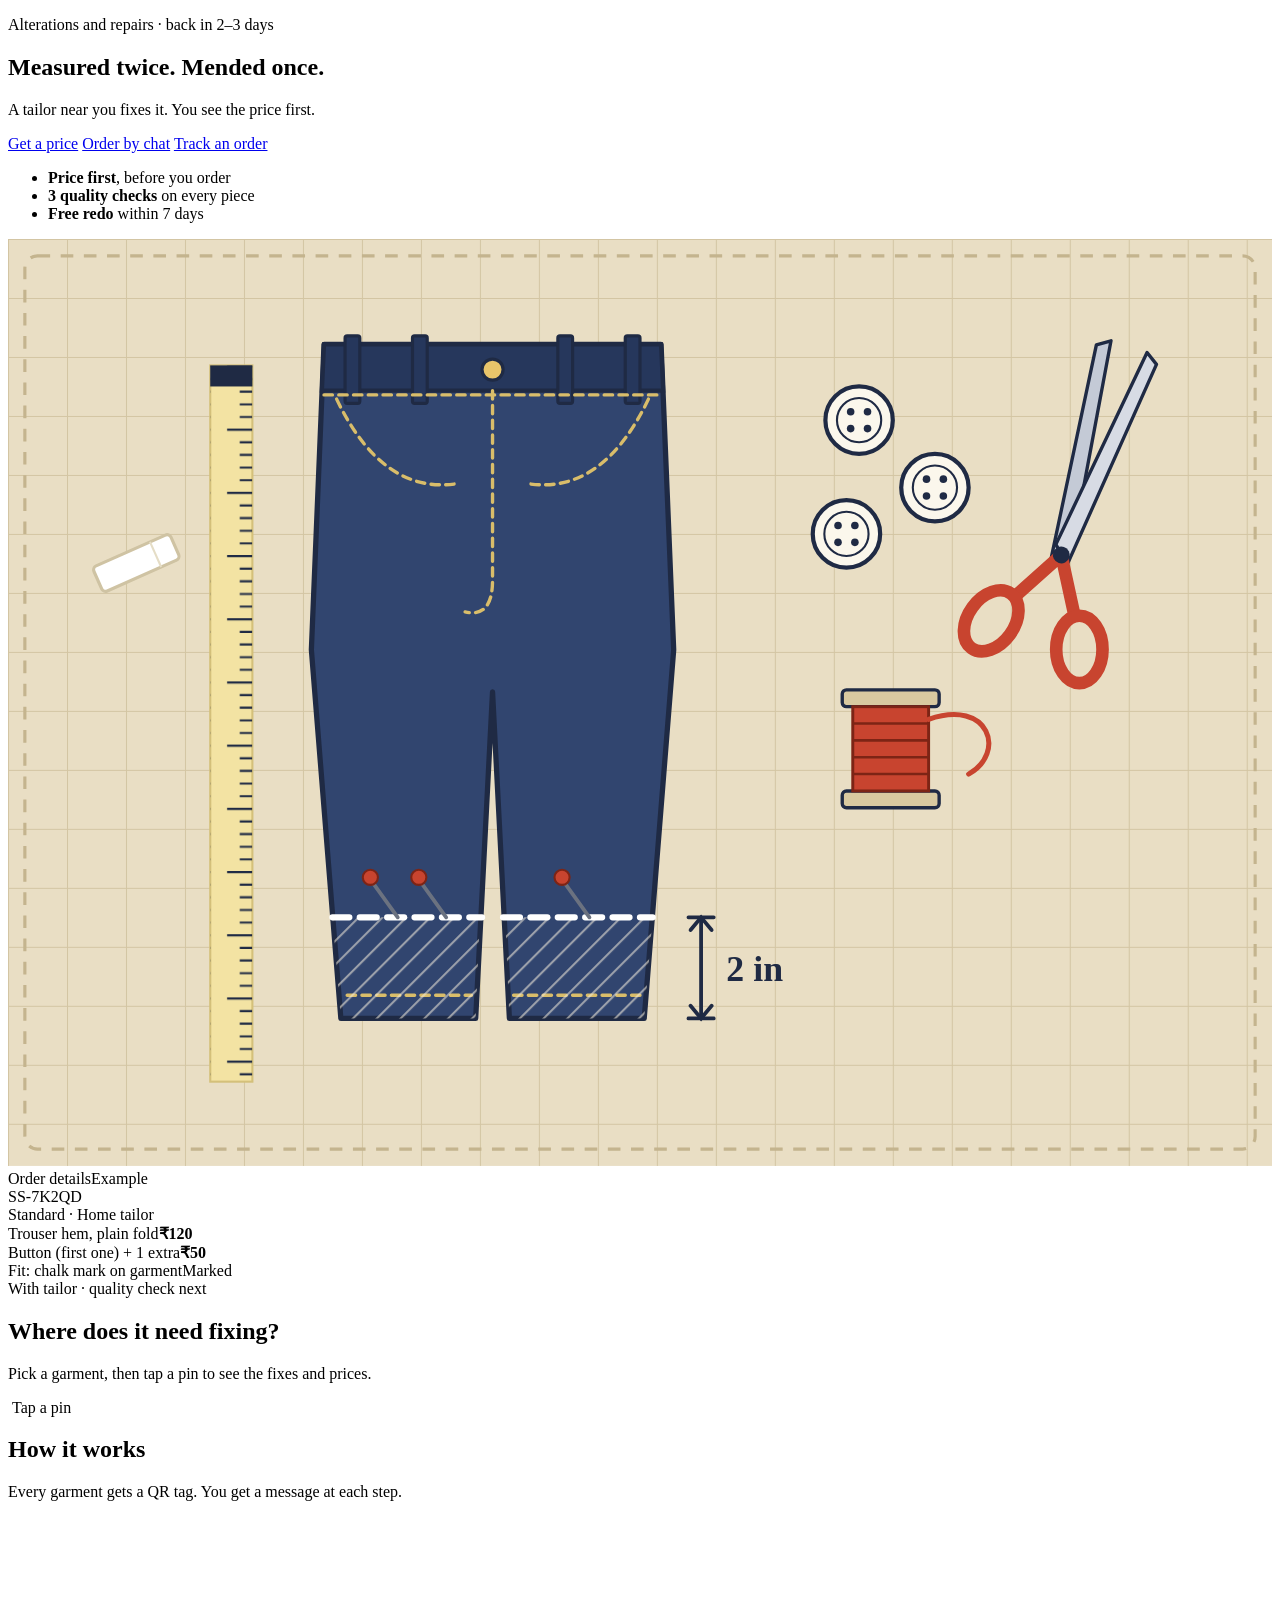
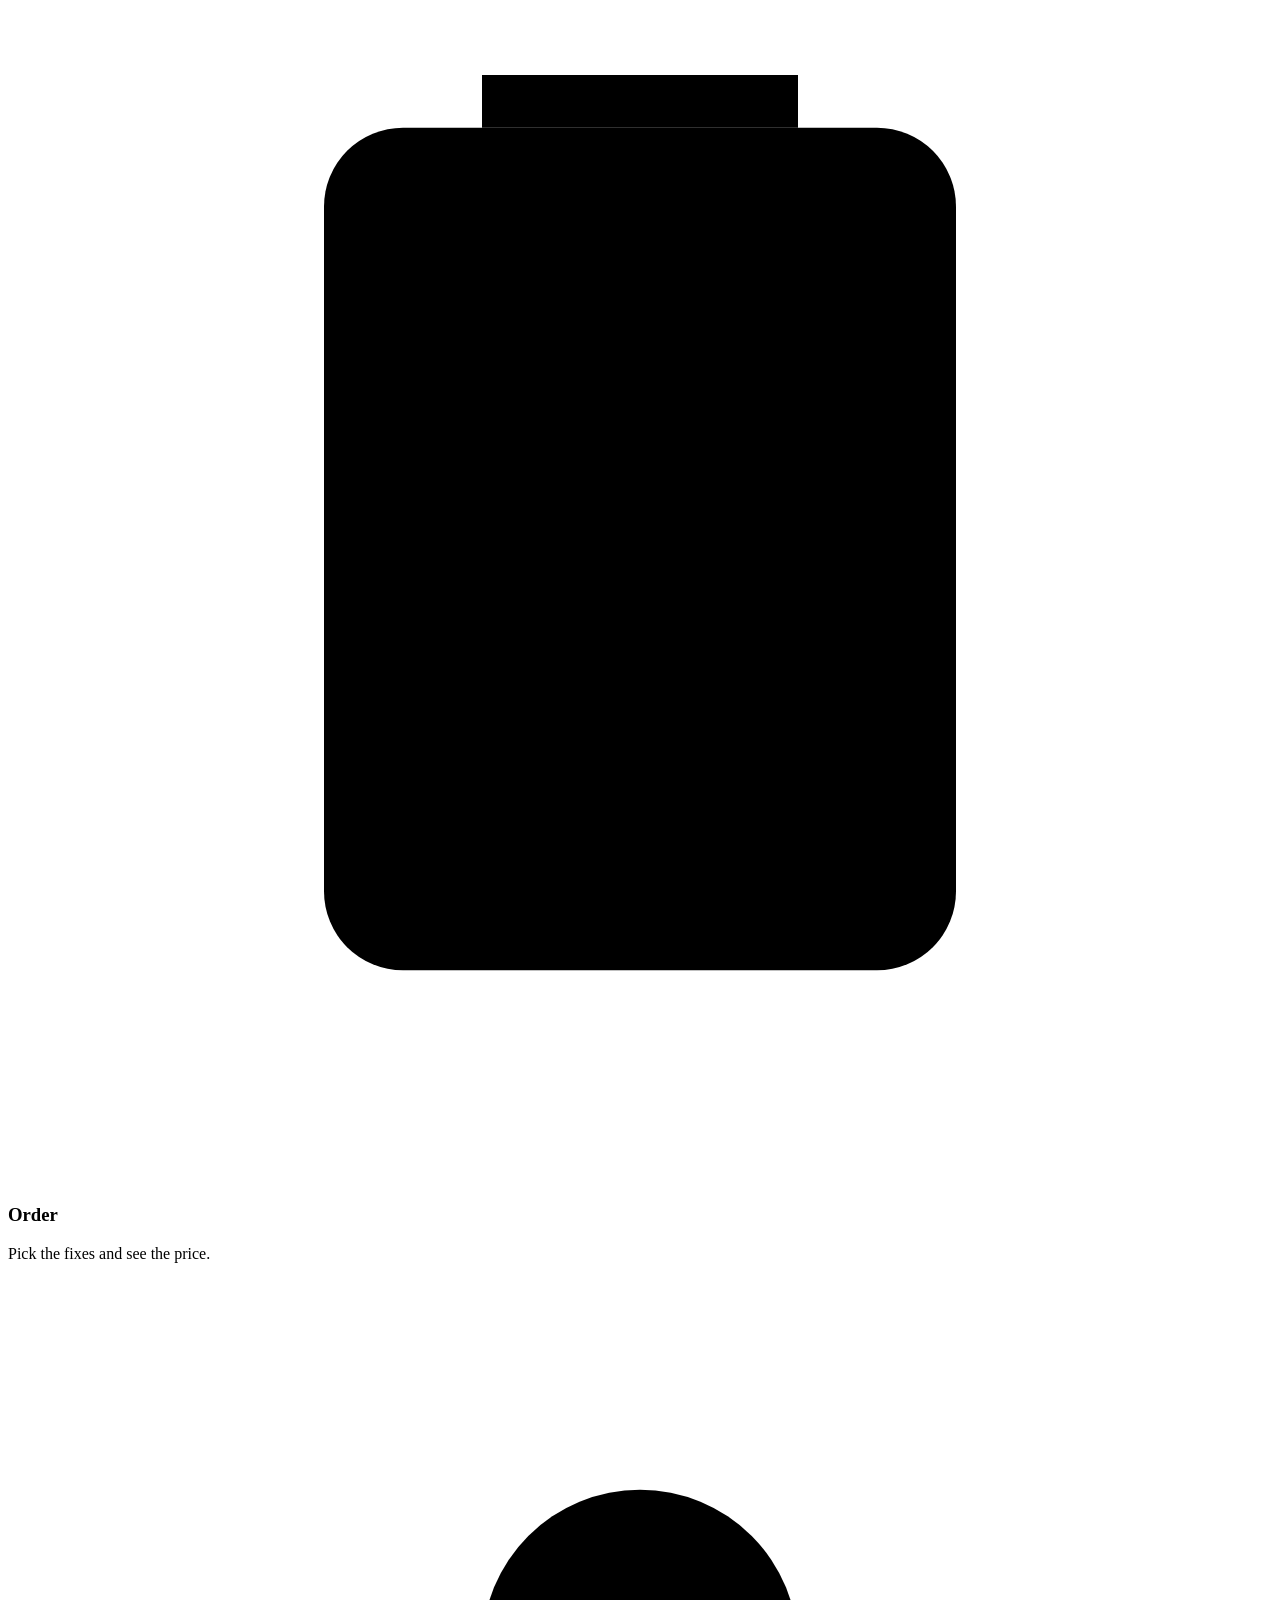
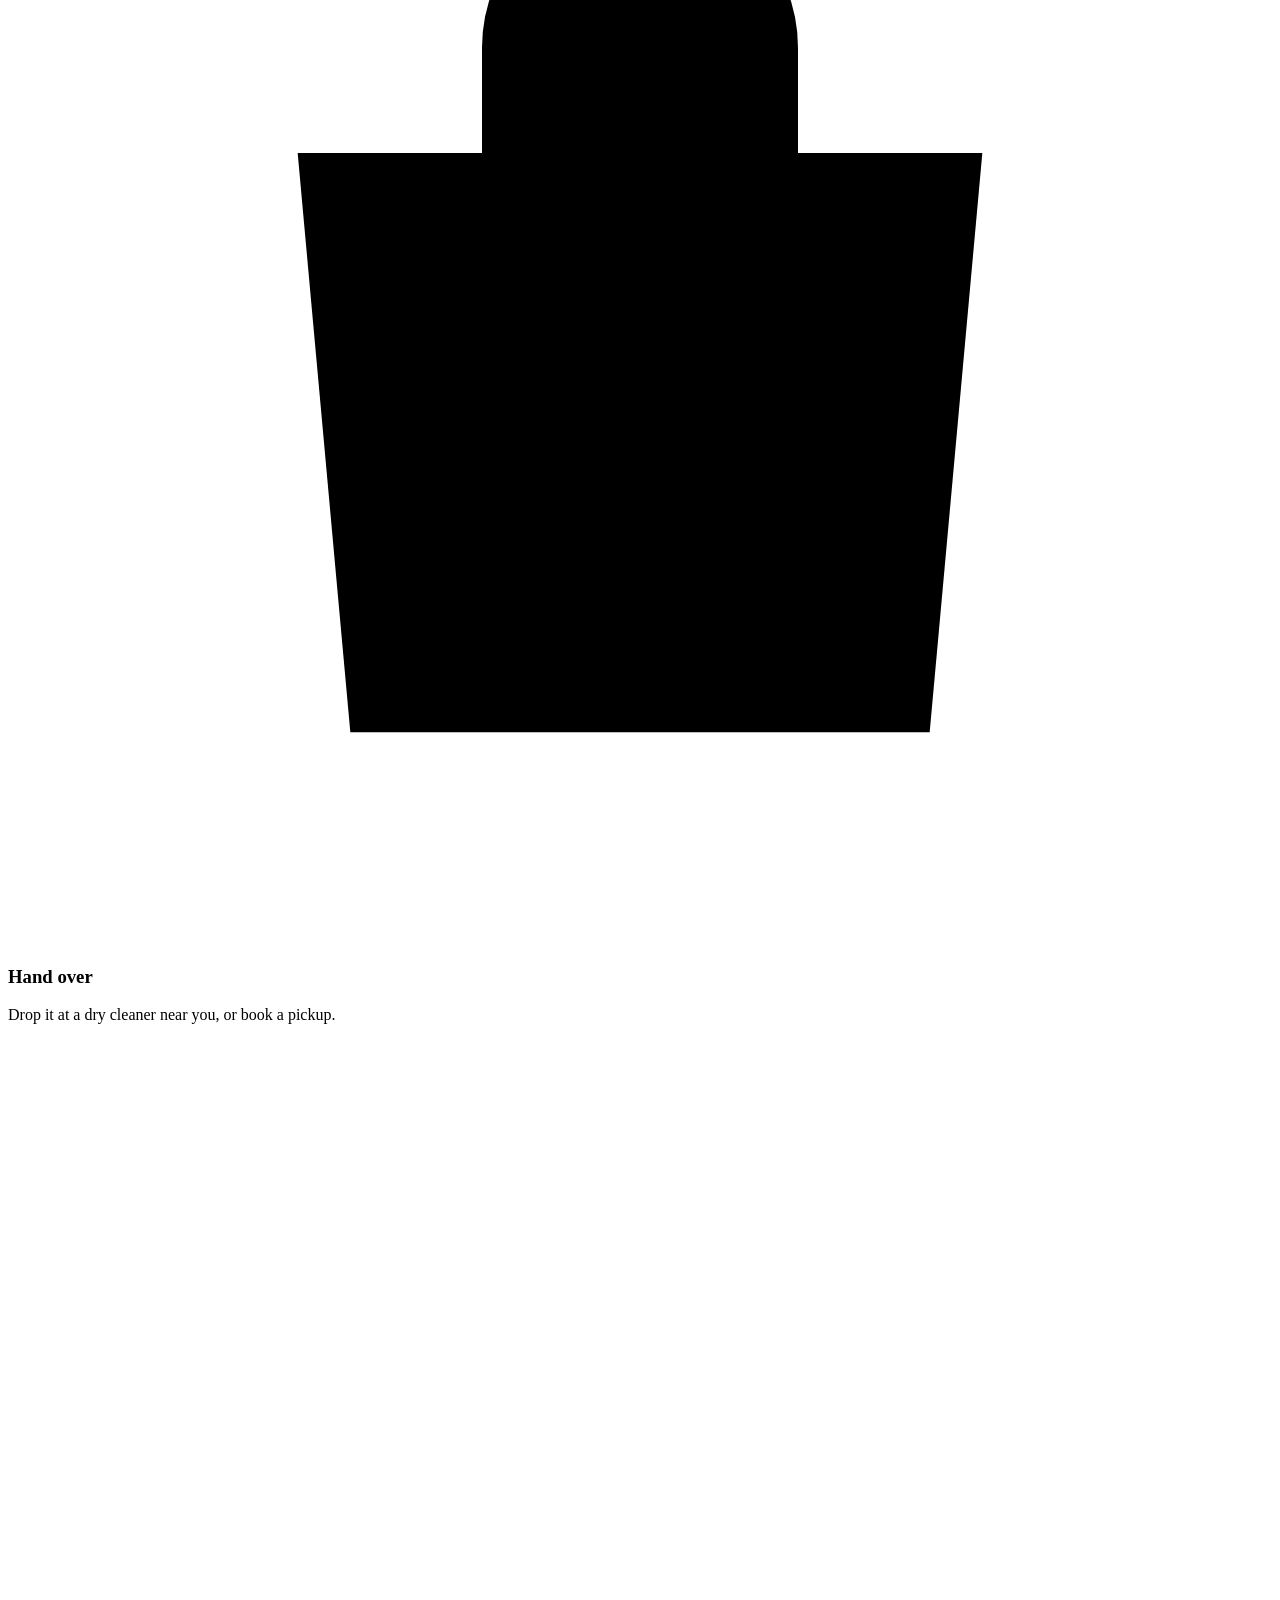
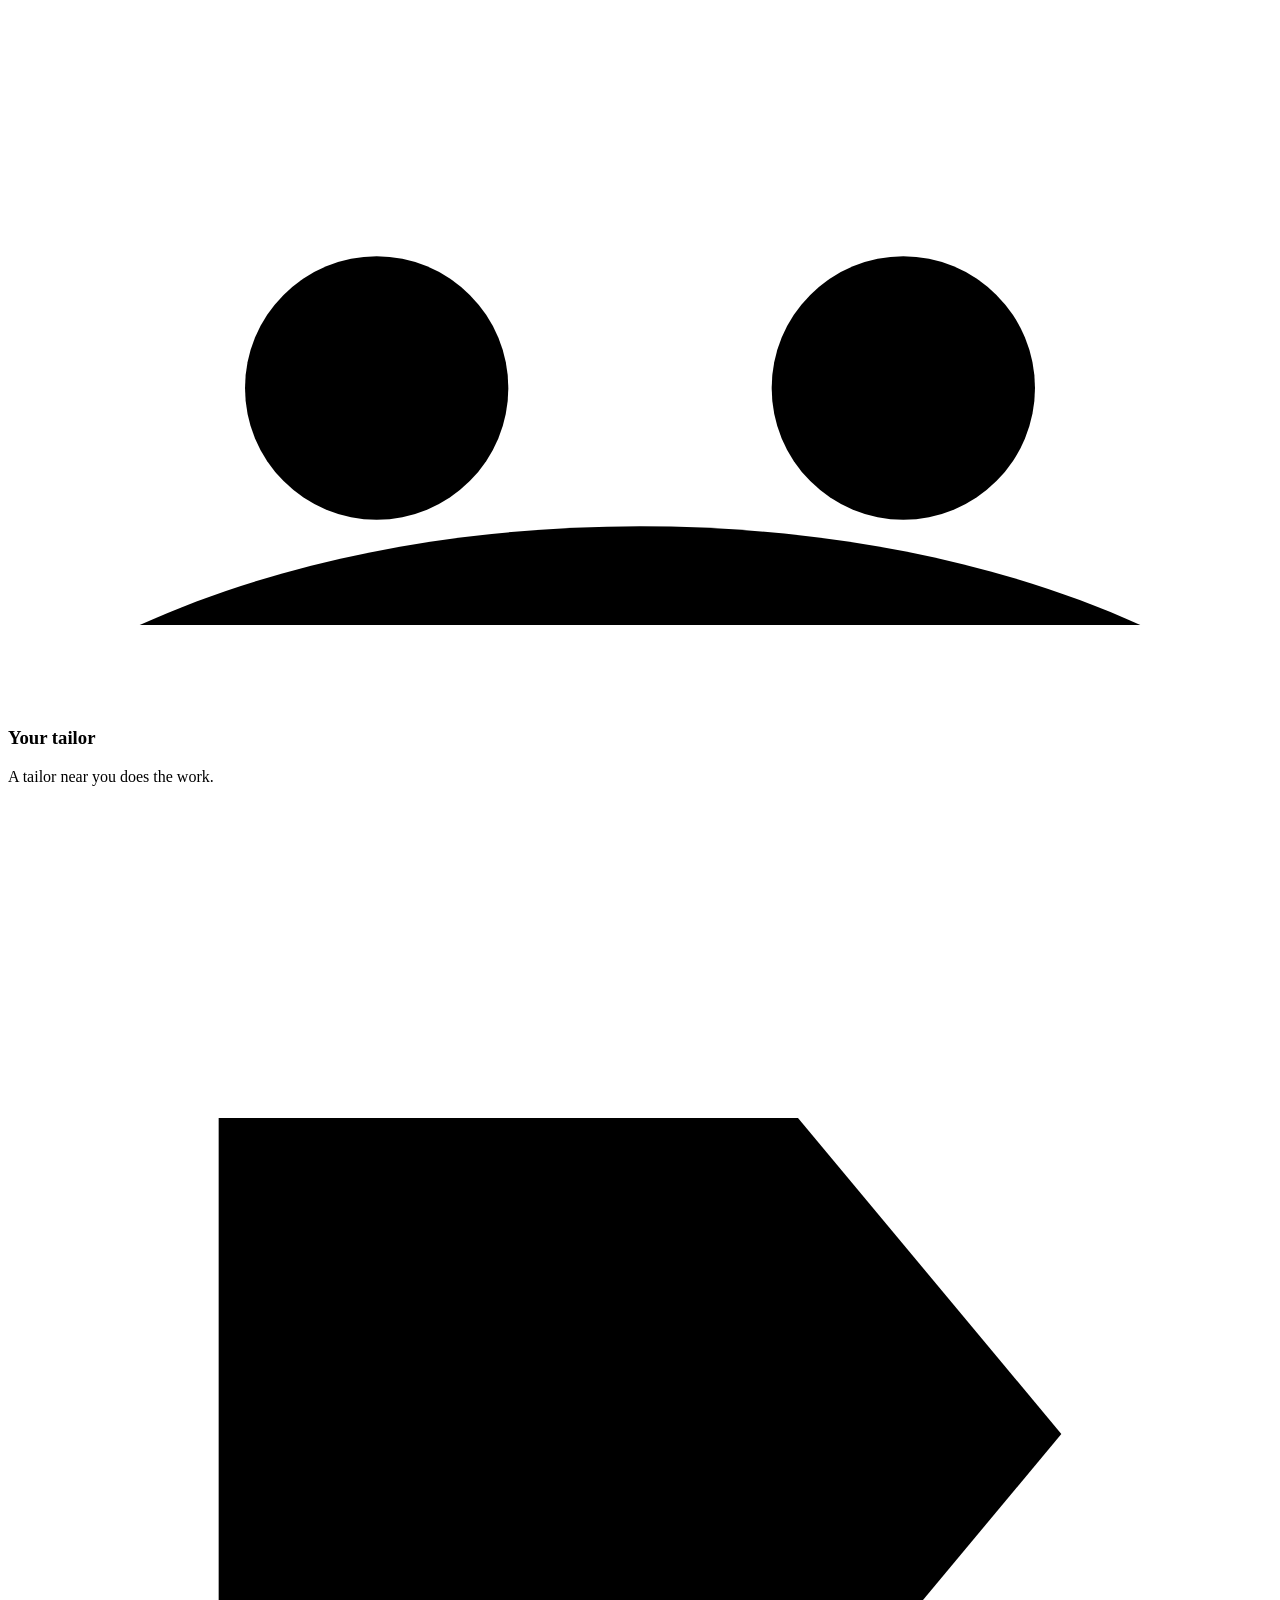
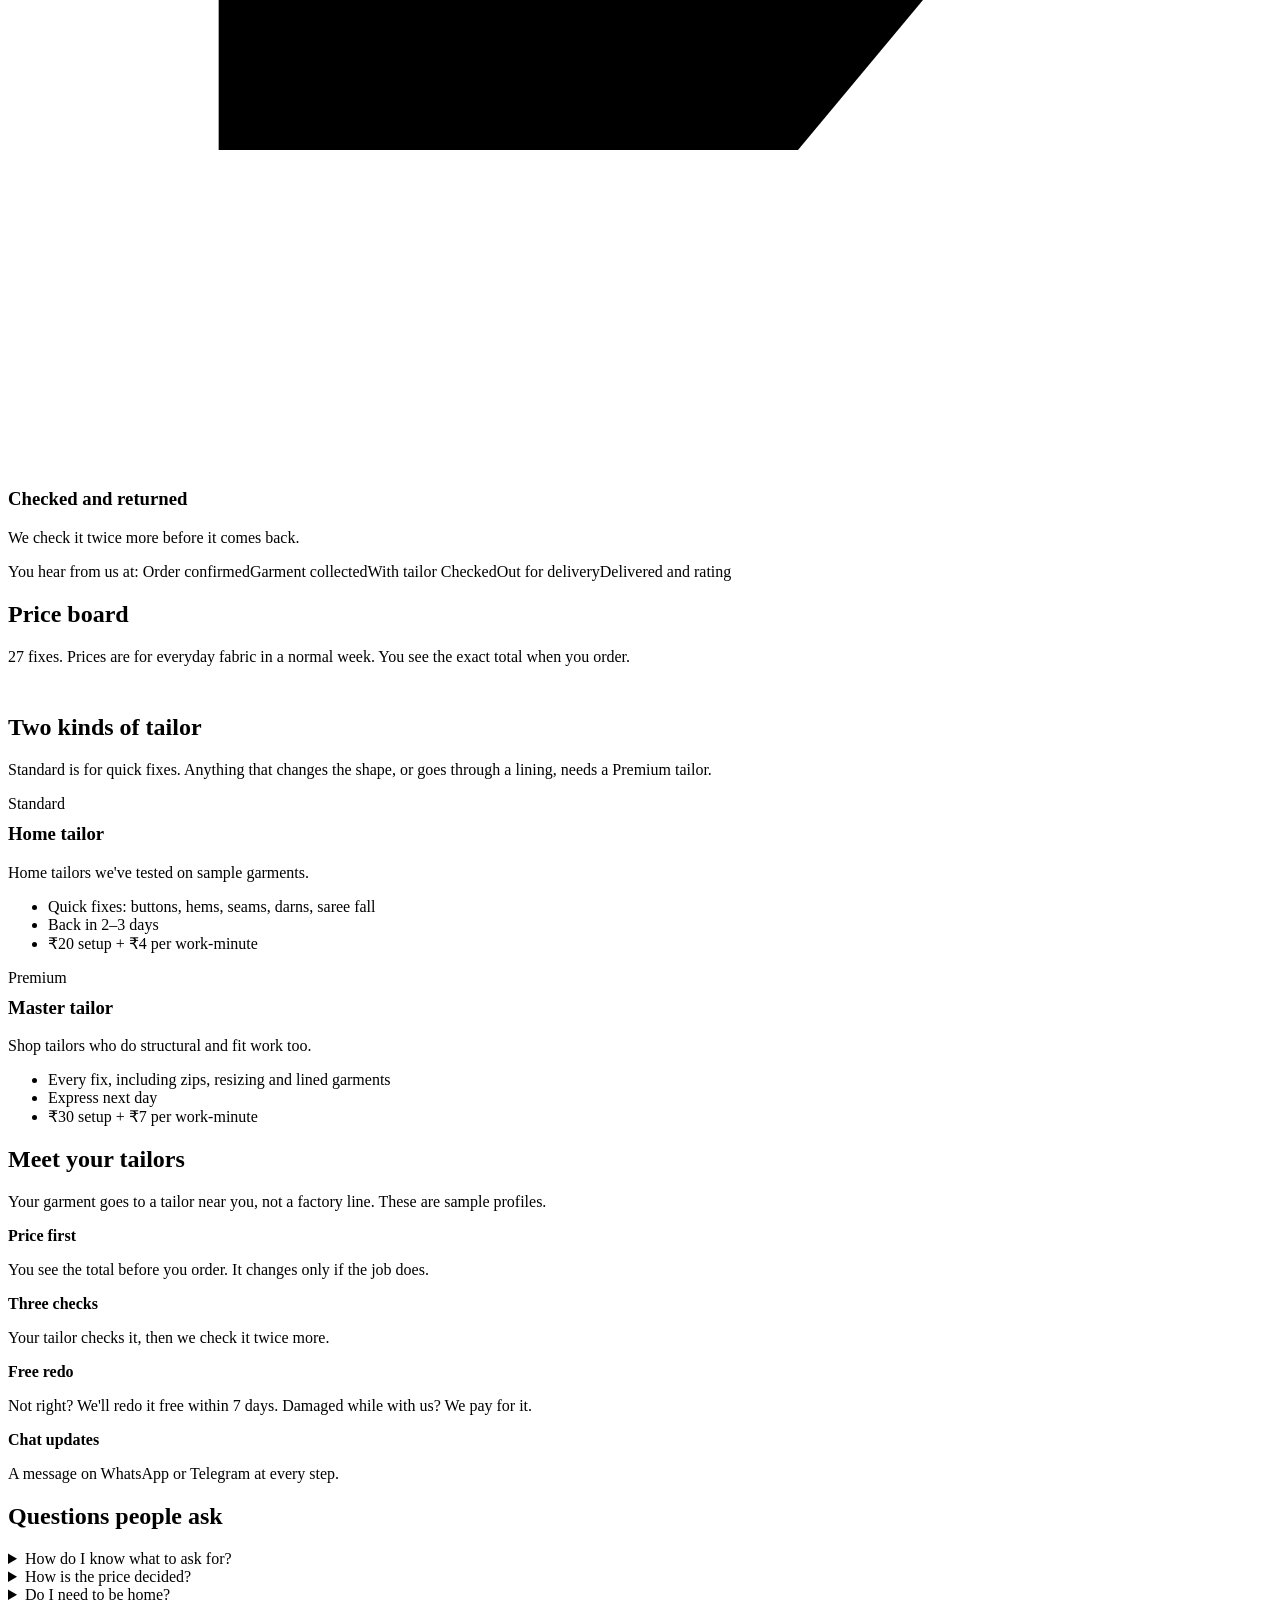
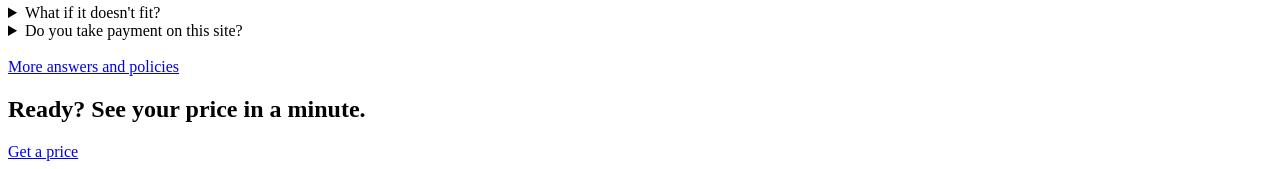
==== public/index.html @ 305eaac2 "SecondStitch: website, chat bot and a GitHub Pages copy that runs in the browser Co-Authored-By: Cla" ====
<!doctype html>
<html lang="en">
<head>
  <meta charset="utf-8">
  <meta name="viewport" content="width=device-width, initial-scale=1">
  <title>SecondStitch — Alterations by a tailor near you</title>
  <meta name="description" content="A tailor near you fixes it. You see the price first, and it is back in 2–3 days.">
  <link rel="icon" href="/favicon.svg">
  <link rel="stylesheet" href="/styles.css">
</head>
<body data-page="home">
<header id="site-header"></header>

<main>
  <section class="hero">
    <div class="wrap hero-grid">
      <div>
        <p class="eyebrow" data-i18n="hero.eyebrow">Alterations and repairs · back in 2–3 days</p>
        <h1 data-i18n="hero.title" data-bi>Measured twice. Mended once.</h1>
        <p class="lead" data-i18n="hero.lead">A tailor near you fixes it. You see the price first.</p>
        <div class="hero-actions">
          <a class="btn" href="/order" data-i18n="hero.cta">Get a price</a>
          <a class="btn btn-ghost" id="chat-cta" href="/bot" data-i18n="hero.chat">Order by chat</a>
          <a class="btn btn-ghost" href="/track" data-i18n="hero.track">Track an order</a>
        </div>
        <ul class="hero-facts">
          <li data-i18n-html="hero.fact1"><strong>Price first</strong>, before you order</li>
          <li data-i18n-html="hero.fact2"><strong>3 quality checks</strong> on every piece</li>
          <li data-i18n-html="hero.fact3"><strong>Free redo</strong> within 7 days</li>
        </ul>
      </div>

      <div class="hero-art">
        <svg viewBox="0 0 600 440" role="img" aria-labelledby="hero-art-t">
          <title id="hero-art-t" data-i18n="hero.art">A pair of trousers laid flat with a chalk line, pins, a tape measure and scissors</title>
          <defs>
            <pattern id="matgrid" width="28" height="28" patternUnits="userSpaceOnUse"><path d="M28 0H0V28" fill="none" stroke="#d3c5a3" stroke-width="1"/></pattern>
            <pattern id="tickv" x="96" y="60" width="20" height="30" patternUnits="userSpaceOnUse"><path d="M20 .5H8M20 6.5H14M20 12.5H14M20 18.5H14M20 24.5H14" stroke="#1f2a44" stroke-width="1" fill="none"/></pattern>
            <pattern id="cut" width="8" height="8" patternUnits="userSpaceOnUse" patternTransform="rotate(45)"><path d="M0 0V8" stroke="#f3ebda" stroke-width="2" opacity=".55"/></pattern>
          </defs>
          <rect width="600" height="440" fill="#e9dec4"/>
          <rect width="600" height="440" fill="url(#matgrid)"/>
          <rect x="8" y="8" width="584" height="424" rx="6" fill="none" stroke="#c4b48e" stroke-width="1.5" stroke-dasharray="6 5"/>

          <rect x="96" y="60" width="20" height="340" fill="#f3e3a3" stroke="#d4c07a"/>
          <rect x="96" y="60" width="20" height="340" fill="url(#tickv)"/>
          <rect x="96" y="60" width="20" height="10" fill="#1f2a44"/>

          <g transform="translate(-20 10)">
            <path d="M170 40 L330 40 L336 185 L322 360 L258 360 L250 205 L242 360 L178 360 L164 185 Z" fill="#31456f" stroke="#1f2a44" stroke-width="2.5" stroke-linejoin="round"/>
            <path d="M170 40 L330 40 L331 62 L169 62 Z" fill="#26375c" stroke="#1f2a44" stroke-width="2"/>
            <g fill="#26375c" stroke="#1f2a44" stroke-width="1.5"><rect x="180" y="36" width="7" height="32" rx="1"/><rect x="212" y="36" width="7" height="32" rx="1"/><rect x="281" y="36" width="7" height="32" rx="1"/><rect x="313" y="36" width="7" height="32" rx="1"/></g>
            <g fill="none" stroke="#d9bd6a" stroke-width="1.6" stroke-dasharray="4 3" stroke-linecap="round">
              <path d="M250 62 V152 Q250 170 237 167"/>
              <path d="M176 66 Q198 112 234 106"/><path d="M324 66 Q302 112 266 106"/>
              <path d="M181 349 H240"/><path d="M260 349 H320"/>
              <path d="M170 64 H330"/>
            </g>
            <circle cx="250" cy="52" r="5" fill="#e8c46a" stroke="#1f2a44" stroke-width="1.5"/>

            <path d="M174 312 L244 312 L242 360 L178 360 Z M256 312 L326 312 L322 360 L258 360 Z" fill="url(#cut)"/>
            <path d="M174 312 H245 M255 312 H326" stroke="#ffffff" stroke-width="3" stroke-dasharray="8 5" stroke-linecap="round"/>
            <g stroke="#6b7280" stroke-width="1.8" stroke-linecap="round">
              <path d="M205 312 L192 294"/><path d="M228 312 L215 294"/><path d="M296 312 L283 294"/>
            </g>
            <g fill="#c8442f" stroke="#7d2415" stroke-width="1"><circle cx="192" cy="293" r="3.6"/><circle cx="215" cy="293" r="3.6"/><circle cx="283" cy="293" r="3.6"/></g>
            <g stroke="#1f2a44" stroke-width="1.8" fill="none" stroke-linecap="round"><path d="M349 312 V360"/><path d="M344 318 L349 312 L354 318"/><path d="M344 354 L349 360 L354 354"/><path d="M343 312 H355 M343 360 H355"/></g>
            <text x="361" y="342" font-family="Georgia, serif" font-size="17" font-weight="700" fill="#1f2a44">2 in</text>
          </g>

          <g transform="translate(500 150) rotate(18)">
            <path d="M-4 4 L4 -4 L-9 -104 L-15 -100 Z" fill="#c4cad6" stroke="#1f2a44" stroke-width="1.6" stroke-linejoin="round"/>
            <path d="M4 4 L-4 -4 L9 -104 L15 -100 Z" fill="#d7dbe4" stroke="#1f2a44" stroke-width="1.6" stroke-linejoin="round"/>
            <path d="M0 0 L14 24 M0 0 L-14 24" stroke="#c8442f" stroke-width="6" stroke-linecap="round"/>
            <ellipse cx="22" cy="40" rx="11" ry="16" transform="rotate(-18 22 40)" fill="none" stroke="#c8442f" stroke-width="6"/>
            <ellipse cx="-22" cy="40" rx="11" ry="16" transform="rotate(18 -22 40)" fill="none" stroke="#c8442f" stroke-width="6"/>
            <circle r="4" fill="#1f2a44"/>
          </g>

          <g stroke="#1f2a44" stroke-width="2" fill="#fbf7ec">
            <circle cx="404" cy="86" r="16"/><circle cx="440" cy="118" r="16"/><circle cx="398" cy="140" r="16"/>
          </g>
          <g fill="none" stroke="#1f2a44" stroke-width="1"><circle cx="404" cy="86" r="10.5"/><circle cx="440" cy="118" r="10.5"/><circle cx="398" cy="140" r="10.5"/></g>
          <g fill="#1f2a44"><circle cx="400" cy="82" r="1.8"/><circle cx="408" cy="82" r="1.8"/><circle cx="400" cy="90" r="1.8"/><circle cx="408" cy="90" r="1.8"/>
            <circle cx="436" cy="114" r="1.8"/><circle cx="444" cy="114" r="1.8"/><circle cx="436" cy="122" r="1.8"/><circle cx="444" cy="122" r="1.8"/>
            <circle cx="394" cy="136" r="1.8"/><circle cx="402" cy="136" r="1.8"/><circle cx="394" cy="144" r="1.8"/><circle cx="402" cy="144" r="1.8"/></g>

          <g transform="translate(396 214)">
            <rect x="0" y="0" width="46" height="8" rx="2" fill="#d9c9a0" stroke="#1f2a44" stroke-width="1.6"/>
            <rect x="0" y="48" width="46" height="8" rx="2" fill="#d9c9a0" stroke="#1f2a44" stroke-width="1.6"/>
            <rect x="5" y="8" width="36" height="40" fill="#c8442f" stroke="#7d2415" stroke-width="1.4"/>
            <path d="M5 16H41M5 24H41M5 32H41M5 40H41" stroke="#7d2415" stroke-width="1.2"/>
            <path d="M41 14 C70 4 78 30 60 40" fill="none" stroke="#c8442f" stroke-width="2.4" stroke-linecap="round"/>
          </g>
          <g transform="translate(40 156) rotate(-24)"><rect width="40" height="13" rx="2" fill="#ffffff" stroke="#cfc3a3" stroke-width="1.5"/><path d="M30 0V13" stroke="#e5ddc6"/></g>
        </svg>
        <div class="ticket" aria-hidden="true">
          <div class="ticket-top">
            <div class="label"><span data-i18n="ticket.label">Order details</span><span class="example" data-i18n="ticket.example">Example</span></div>
            <div class="id">SS-7K2QD</div>
            <span class="pill" data-i18n="ticket.tier">Standard · Home tailor</span>
            <div class="line"><span data-i18n="ticket.l1">Trouser hem, plain fold</span><strong>₹120</strong></div>
            <div class="line"><span data-i18n="ticket.l2">Button (first one) + 1 extra</span><strong>₹50</strong></div>
            <div class="line"><span data-i18n="ticket.l3">Fit: chalk mark on garment</span><span class="pill ok" data-i18n="ticket.marked">Marked</span></div>
          </div>
          <div class="ticket-stub">
            <div>
              <div class="mini-track"><i class="done"></i><i class="done"></i><i class="done"></i><i></i><i></i><i></i></div>
              <div class="fine" data-i18n="ticket.status">With tailor · quality check next</div>
            </div>
            <div class="qr" id="hero-qr"></div>
          </div>
        </div>
      </div>
    </div>
  </section>
  <div class="ruler"></div>

  <section class="section" id="picker">
    <div class="wrap">
      <div class="section-head">
        <h2 id="picker-title" data-i18n="picker.title" data-bi>Where does it need fixing?</h2>
        <p class="section-lead" data-i18n="picker.lead">Pick a garment, then tap a pin to see the fixes and prices.</p>
      </div>
      <div class="picker">
        <div>
          <div class="tabs" role="group" aria-labelledby="picker-title" id="g-tabs"></div>
          <div class="garment-stage" id="g-stage"></div>
          <p class="fine" style="margin:8px 4px 0" data-i18n="picker.hint">Tap a pin</p>
        </div>
        <div class="spot-panel" id="spot-panel" aria-live="polite"></div>
      </div>
    </div>
  </section>

  <section class="section alt" id="how">
    <div class="wrap">
      <div class="section-head">
        <h2 data-i18n="how.title" data-bi>How it works</h2>
        <p class="section-lead" data-i18n="how.lead">Every garment gets a QR tag. You get a message at each step.</p>
      </div>
      <div class="steps">
        <div class="step-card">
          <svg viewBox="0 0 48 48" aria-hidden="true"><rect x="12" y="8" width="24" height="32" rx="3"/><path d="M18 8V6h12v2M18 20h12M18 26h12M18 32h7"/><path class="red" d="M18 14h5"/></svg>
          <h3 data-i18n="how.s1.t" data-bi>Order</h3><p data-i18n="how.s1.p">Pick the fixes and see the price.</p>
        </div>
        <div class="step-card">
          <svg viewBox="0 0 48 48" aria-hidden="true"><path d="M11 18h26l-2 22H13z"/><path d="M18 18v-4a6 6 0 0 1 12 0v4"/><path class="red" d="M19 29l4 4 7-8"/></svg>
          <h3 data-i18n="how.s2.t" data-bi>Hand over</h3><p data-i18n="how.s2.p">Drop it at a dry cleaner near you, or book a pickup.</p>
        </div>
        <div class="step-card">
          <svg viewBox="0 0 48 48" aria-hidden="true"><circle cx="14" cy="36" r="5"/><circle cx="34" cy="36" r="5"/><path d="M17 32L34 8M31 32L14 8"/><path class="red" d="M5 45c11-5 27-5 38 0"/></svg>
          <h3 data-i18n="how.s3.t" data-bi>Your tailor</h3><p data-i18n="how.s3.p">A tailor near you does the work.</p>
        </div>
        <div class="step-card">
          <svg viewBox="0 0 48 48" aria-hidden="true"><path d="M8 12h22l10 12-10 12H8z"/><circle cx="14" cy="24" r="2"/><path class="red" d="M22 24l4 4 7-8"/></svg>
          <h3 data-i18n="how.s4.t" data-bi>Checked and returned</h3><p data-i18n="how.s4.p">We check it twice more before it comes back.</p>
        </div>
      </div>
      <div class="updates">
        <span class="muted" data-i18n="how.hear">You hear from us at:</span>
        <span class="pill grey" data-i18n="st.confirmed">Order confirmed</span><span class="pill grey" data-i18n="st.collected">Garment collected</span><span class="pill grey" data-i18n="st.with_tailor">With tailor</span>
        <span class="pill grey" data-i18n="st.qc_passed">Checked</span><span class="pill grey" data-i18n="st.out_for_delivery">Out for delivery</span><span class="pill grey" data-i18n="how.rating">Delivered and rating</span>
      </div>
    </div>
  </section>

  <section class="section" id="prices">
    <div class="wrap">
      <div class="section-head">
        <h2 data-i18n="board.title" data-bi>Price board</h2>
        <p class="section-lead" data-i18n="board.lead">27 fixes. Prices are for everyday fabric in a normal week. You see the exact total when you order.</p>
      </div>
      <div class="board-cols">
        <div class="board" id="board-quick"></div>
        <div class="board" id="board-prem"></div>
      </div>
      <div class="note-box" data-i18n-html="board.note"></div>

      <div class="section-head" style="margin-top:48px">
        <h2 data-i18n="tier.title" data-bi>Two kinds of tailor</h2>
        <p class="section-lead" data-i18n="tier.lead">Standard is for quick fixes. Anything that changes the shape, or goes through a lining, needs a Premium tailor.</p>
      </div>
      <div class="tier-grid">
        <div class="tier-card">
          <span class="pill" data-i18n="board.standard">Standard</span>
          <h3 style="margin-top:10px" data-i18n="tier.std.name">Home tailor</h3>
          <p class="muted" data-i18n="tier.std.p">Home tailors we've tested on sample garments.</p>
          <ul><li data-i18n="tier.std.l1">Quick fixes: buttons, hems, seams, darns, saree fall</li><li data-i18n="tier.std.l2">Back in 2–3 days</li><li data-i18n="tier.std.l3">₹20 setup + ₹4 per work-minute</li></ul>
        </div>
        <div class="tier-card premium">
          <span class="pill" style="background:var(--tape);color:var(--ink)" data-i18n="board.premium">Premium</span>
          <h3 style="margin-top:10px" data-i18n="tier.prem.name">Master tailor</h3>
          <p class="muted" data-i18n="tier.prem.p">Shop tailors who do structural and fit work too.</p>
          <ul><li data-i18n="tier.prem.l1">Every fix, including zips, resizing and lined garments</li><li data-i18n="tier.prem.l2">Express next day</li><li data-i18n="tier.prem.l3">₹30 setup + ₹7 per work-minute</li></ul>
        </div>
      </div>
    </div>
  </section>

  <section class="section alt" id="tailors">
    <div class="wrap">
      <div class="section-head">
        <h2 data-i18n="tailors.title" data-bi>Meet your tailors</h2>
        <p class="section-lead" data-i18n="tailors.lead">Your garment goes to a tailor near you, not a factory line. These are sample profiles.</p>
      </div>
      <div class="tailors" id="tailors-grid"></div>
    </div>
  </section>

  <section class="section">
    <div class="wrap promises">
      <div class="promise"><strong data-i18n="promise.price.t" data-bi>Price first</strong><p data-i18n="promise.price.p">You see the total before you order. It changes only if the job does.</p></div>
      <div class="promise"><strong data-i18n="promise.checks.t" data-bi>Three checks</strong><p data-i18n="promise.checks.p">Your tailor checks it, then we check it twice more.</p></div>
      <div class="promise"><strong data-i18n="promise.redo.t" data-bi>Free redo</strong><p data-i18n="promise.redo.p">Not right? We'll redo it free within 7 days. Damaged while with us? We pay for it.</p></div>
      <div class="promise"><strong data-i18n="promise.updates.t" data-bi>Chat updates</strong><p data-i18n="promise.updates.p">A message on WhatsApp or Telegram at every step.</p></div>
    </div>
  </section>

  <section class="section alt">
    <div class="wrap faq">
      <div class="section-head"><h2 data-i18n="faq.title" data-bi>Questions people ask</h2></div>
      <details><summary><span data-i18n="faq.q1">How do I know what to ask for?</span></summary><p data-i18n="faq.a1"></p></details>
      <details><summary><span data-i18n="faq.q2">How is the price decided?</span></summary><p data-i18n="faq.a2"></p></details>
      <details><summary><span data-i18n="faq.q3">Do I need to be home?</span></summary><p data-i18n="faq.a3"></p></details>
      <details><summary><span data-i18n="faq.q4">What if it doesn't fit?</span></summary><p data-i18n="faq.a4"></p></details>
      <details><summary><span data-i18n="faq.q5">Do you take payment on this site?</span></summary><p data-i18n="faq.a5"></p></details>
      <p style="margin-top:18px"><a href="/help" data-i18n="faq.more">More answers and policies</a></p>
    </div>
  </section>

  <section class="section cta-band">
    <div class="wrap">
      <h2 data-i18n="cta.title" data-bi>Ready? See your price in a minute.</h2>
      <a class="btn" href="/order" data-i18n="hero.cta">Get a price</a>
    </div>
  </section>
</main>

<footer id="site-footer"></footer>

<script src="/i18n.js"></script>
<script src="/common.js"></script>
<script src="/layout.js"></script>
<script src="/garments.js"></script>
<script src="/home.js"></script>
</body>
</html>
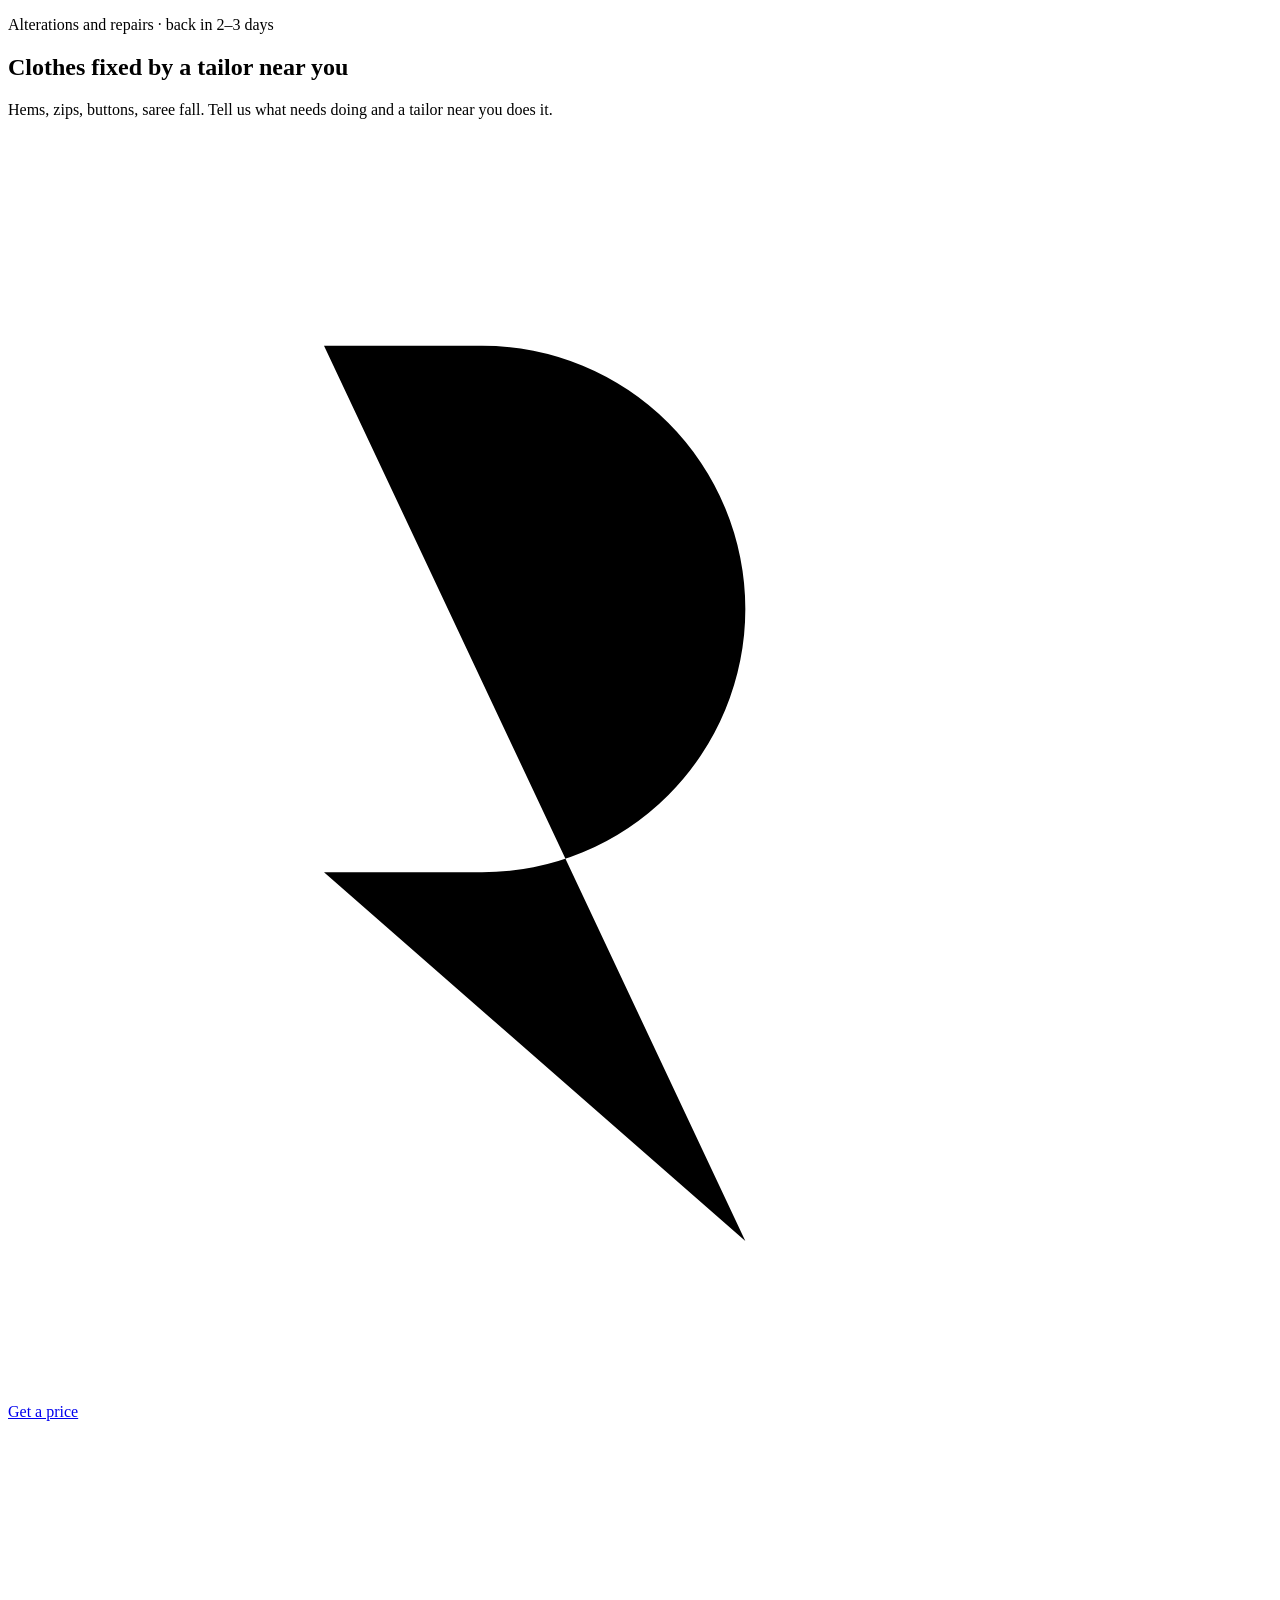
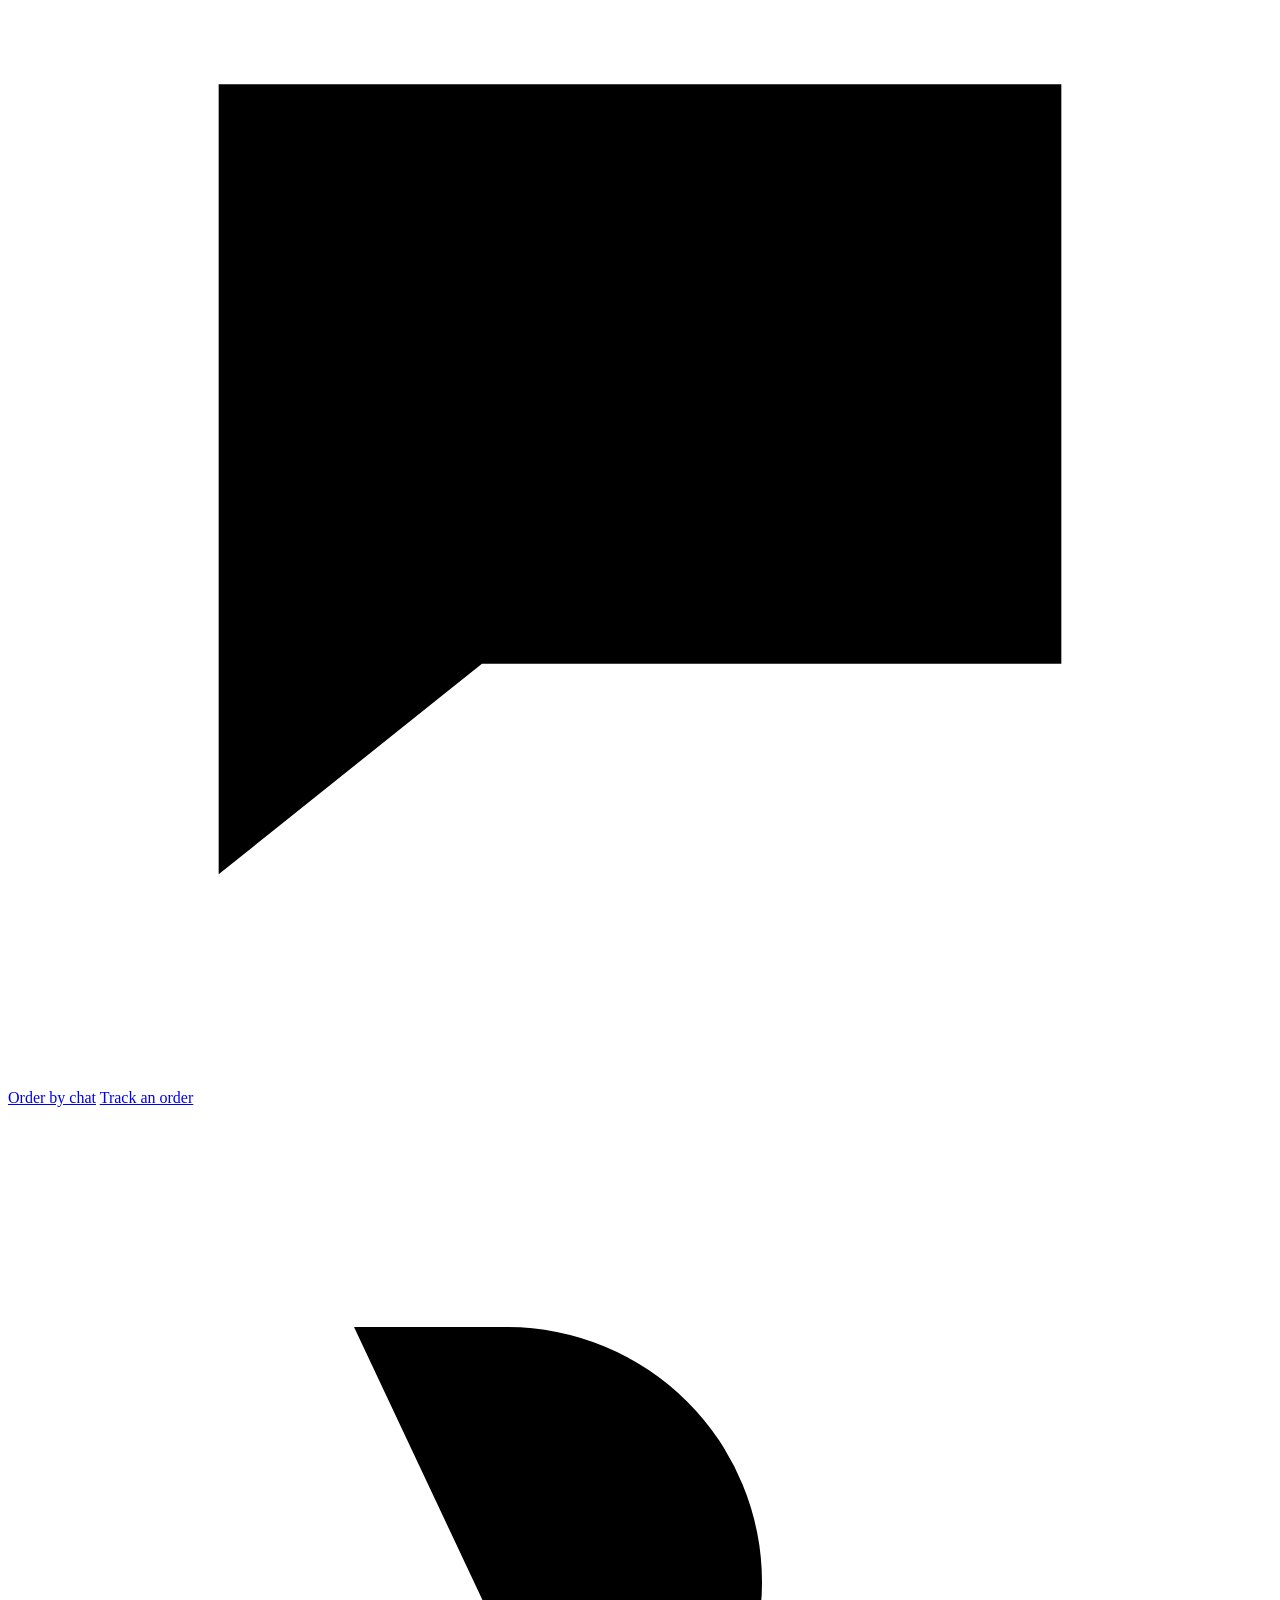
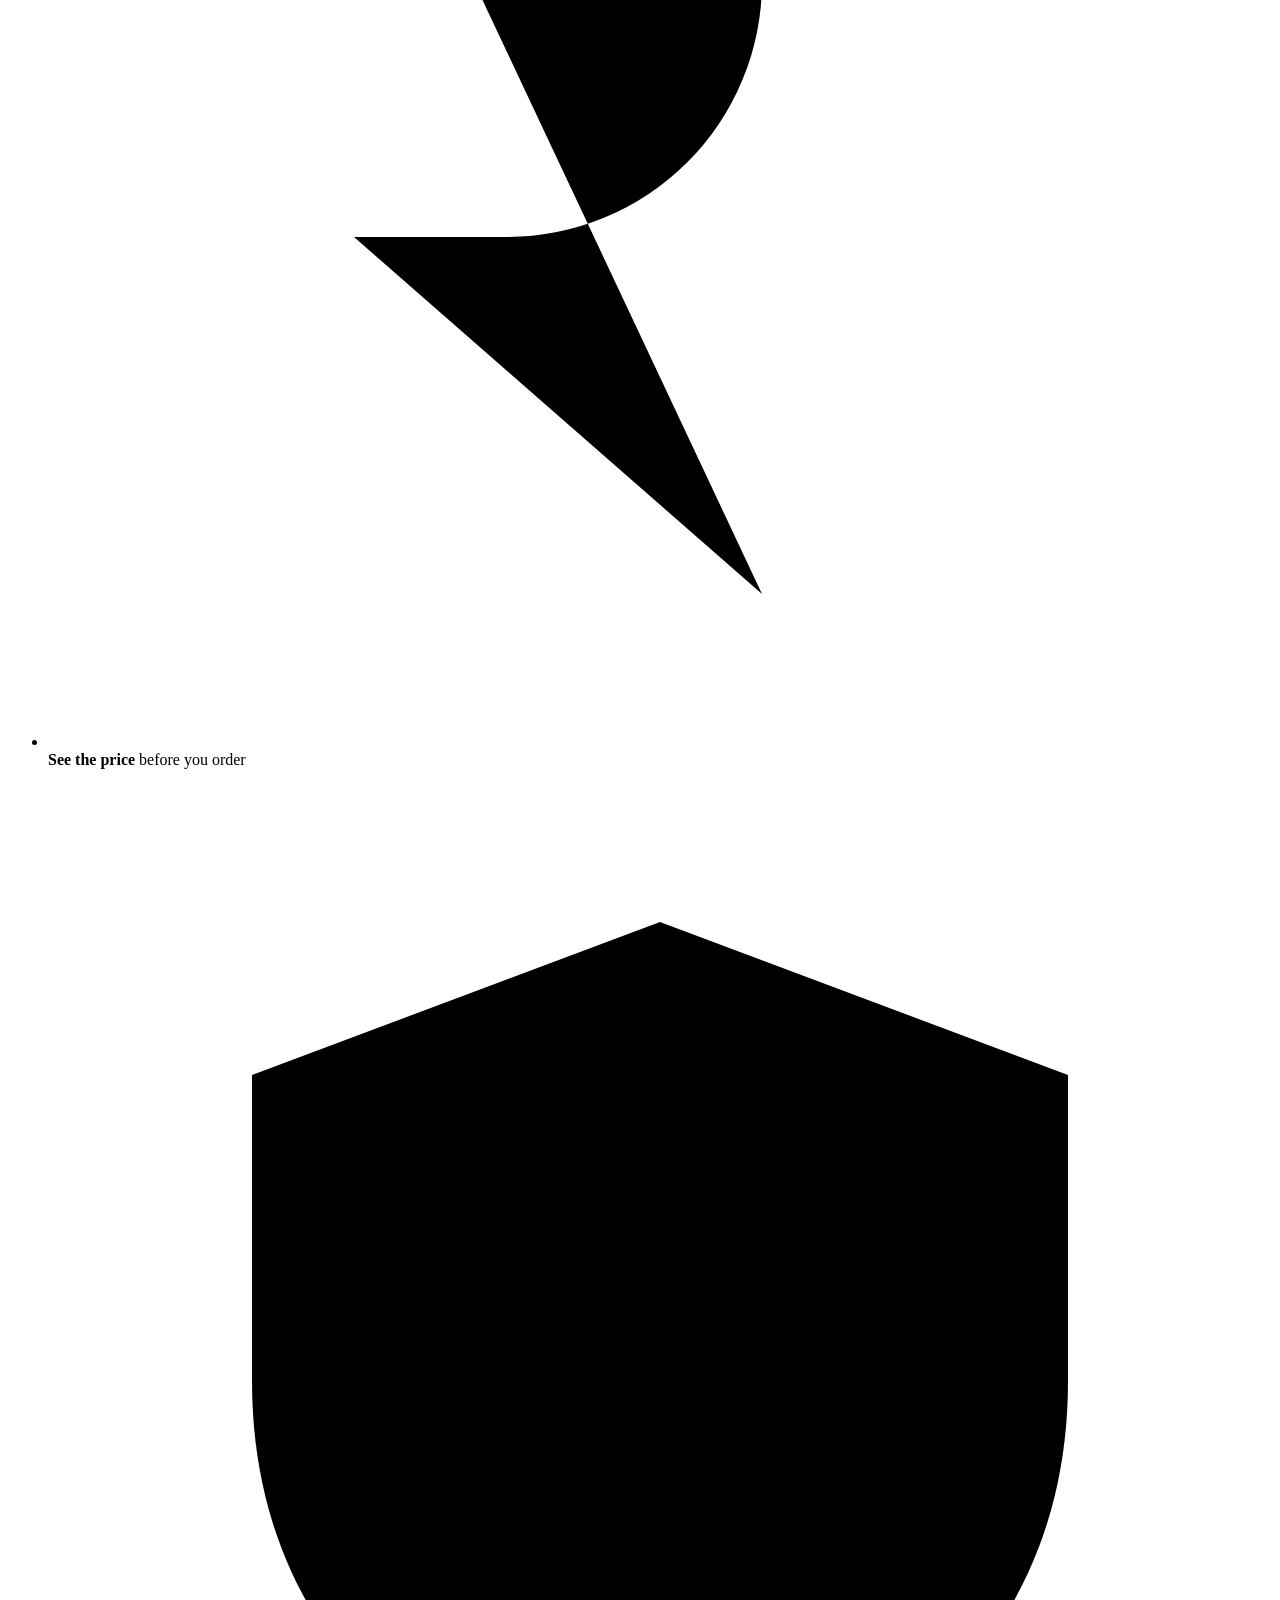
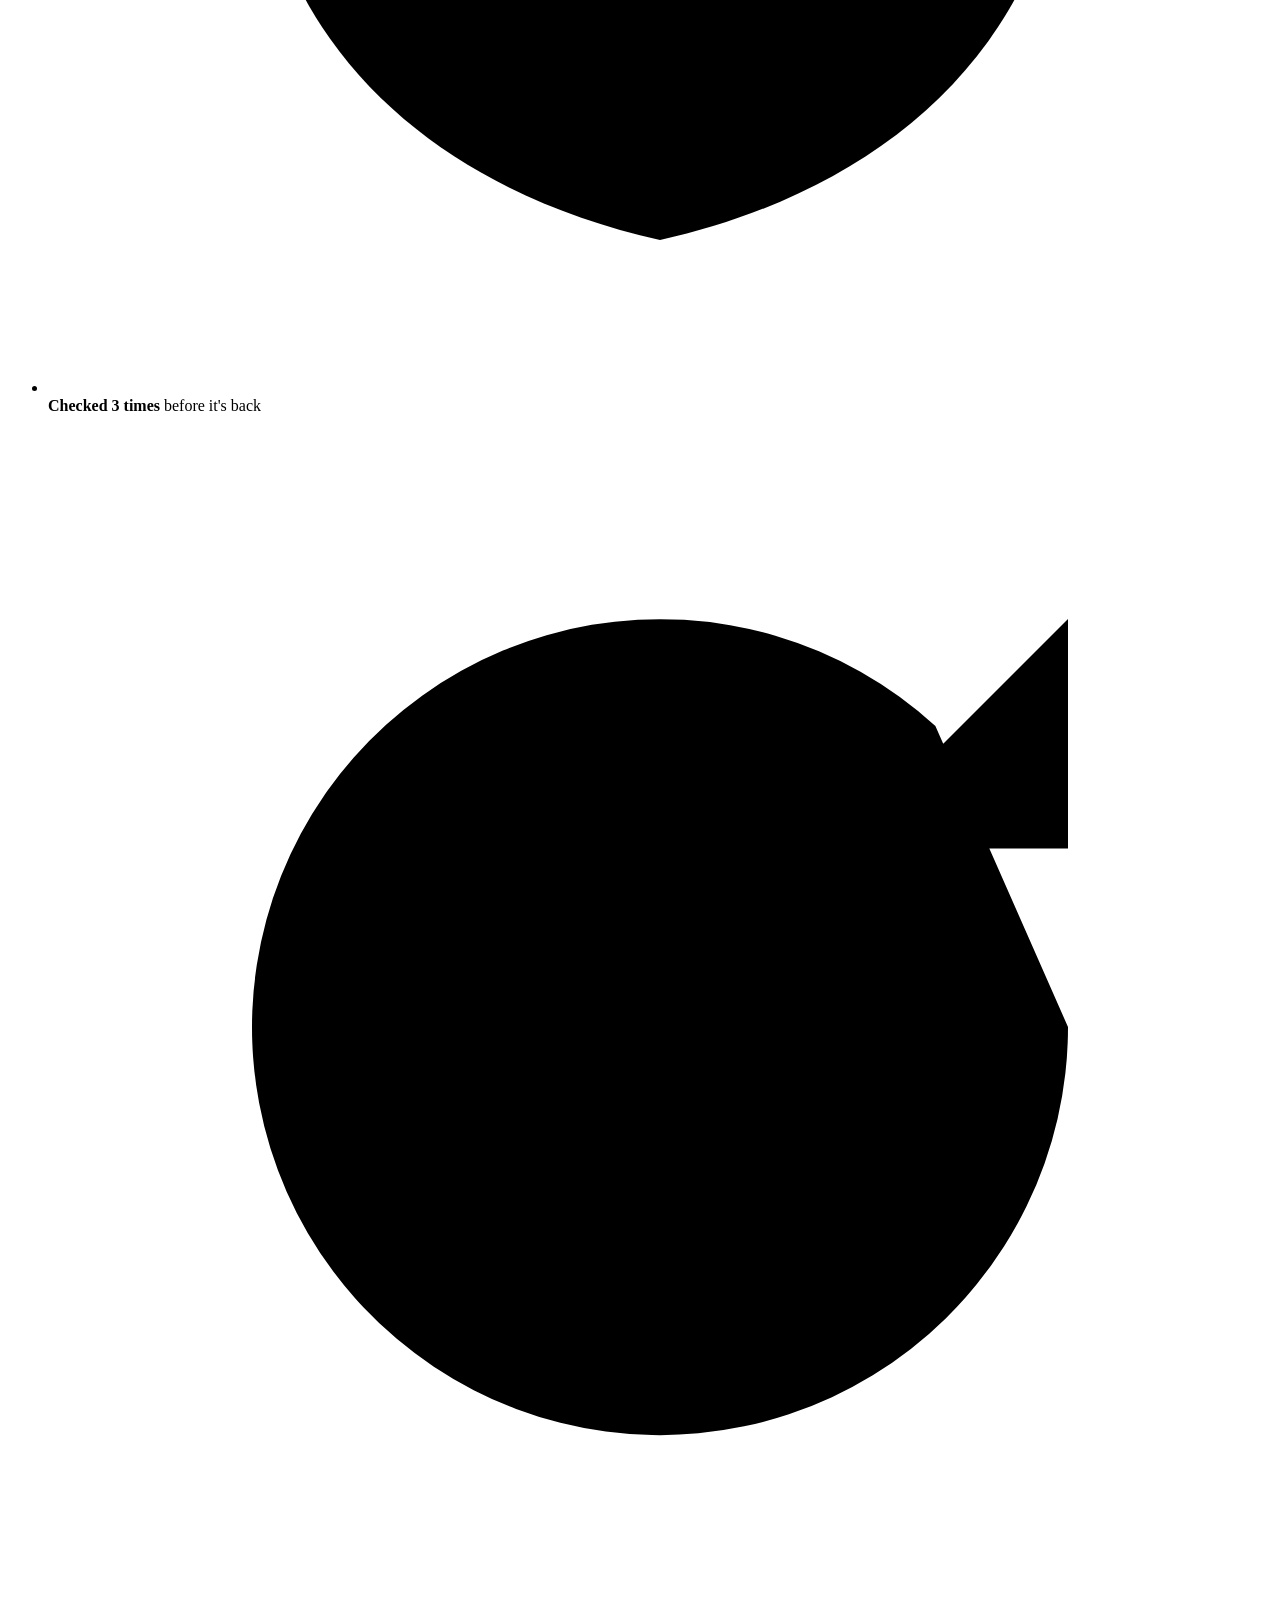
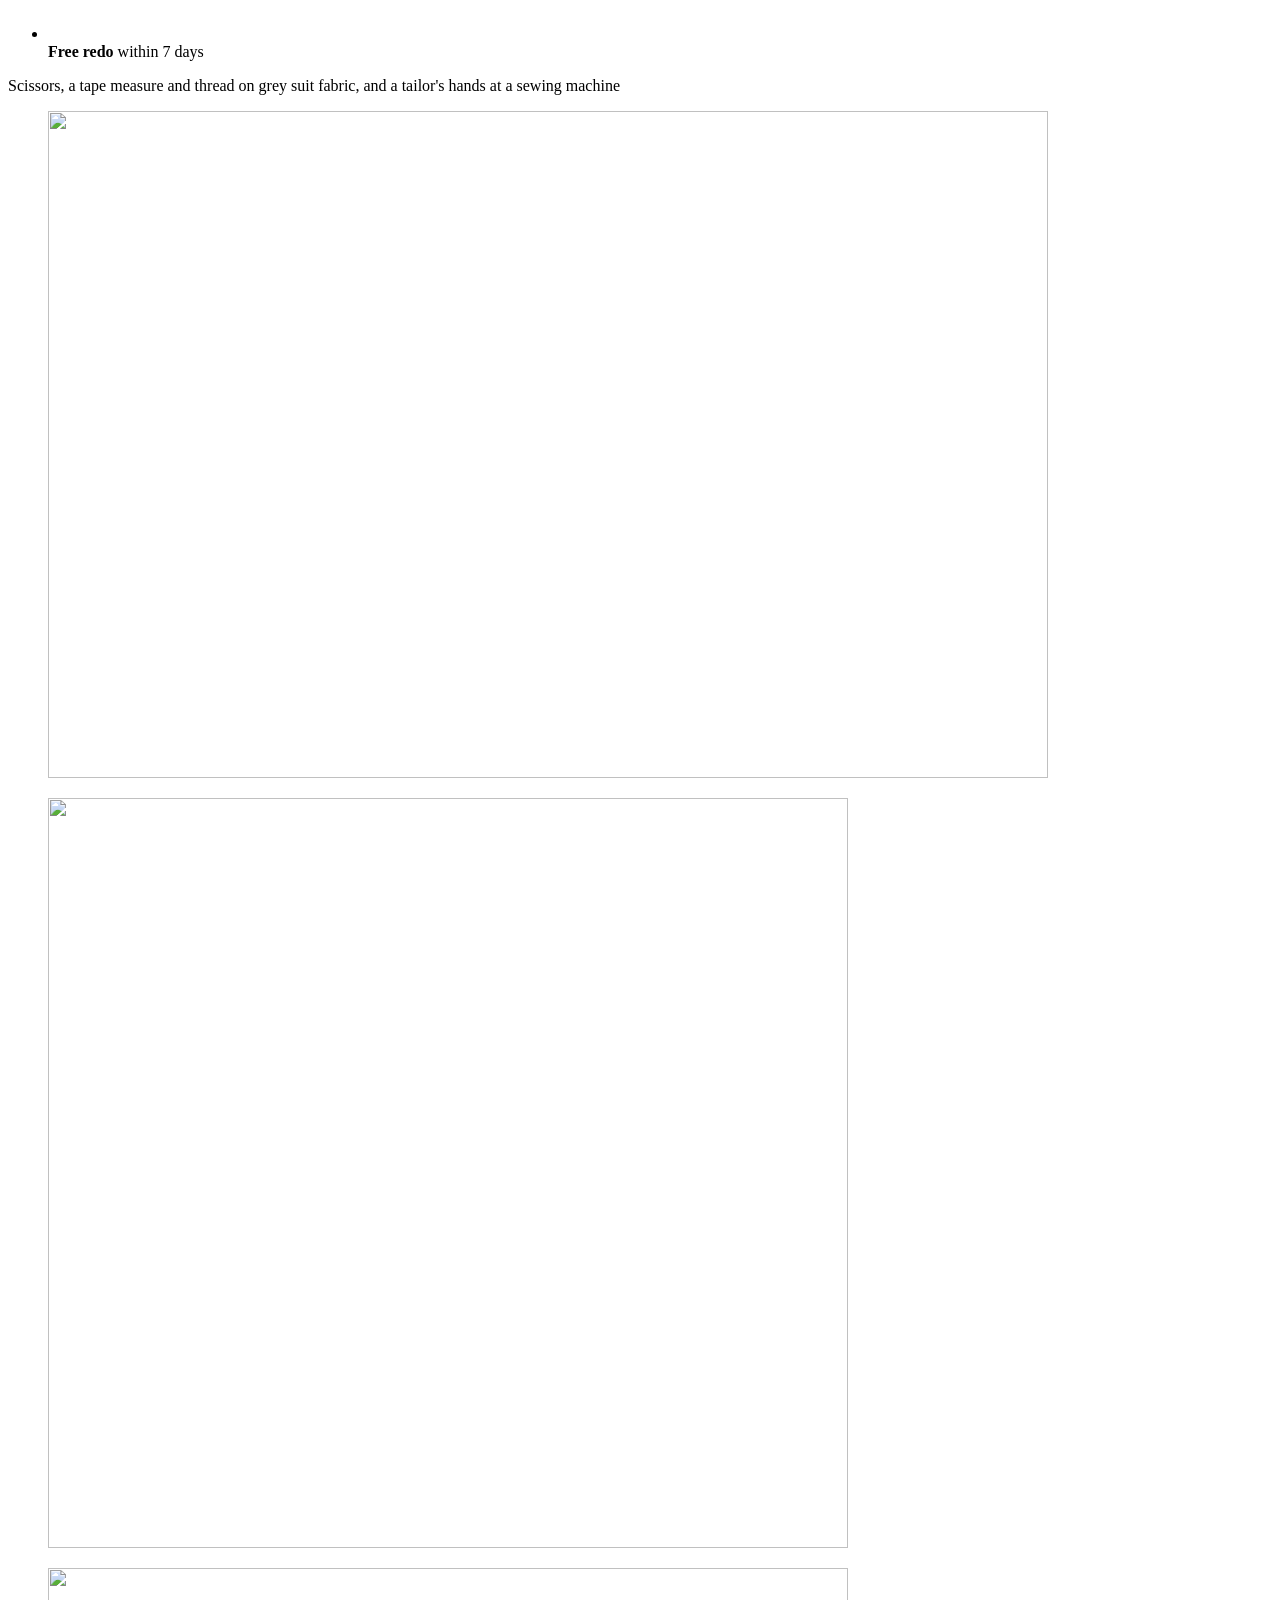
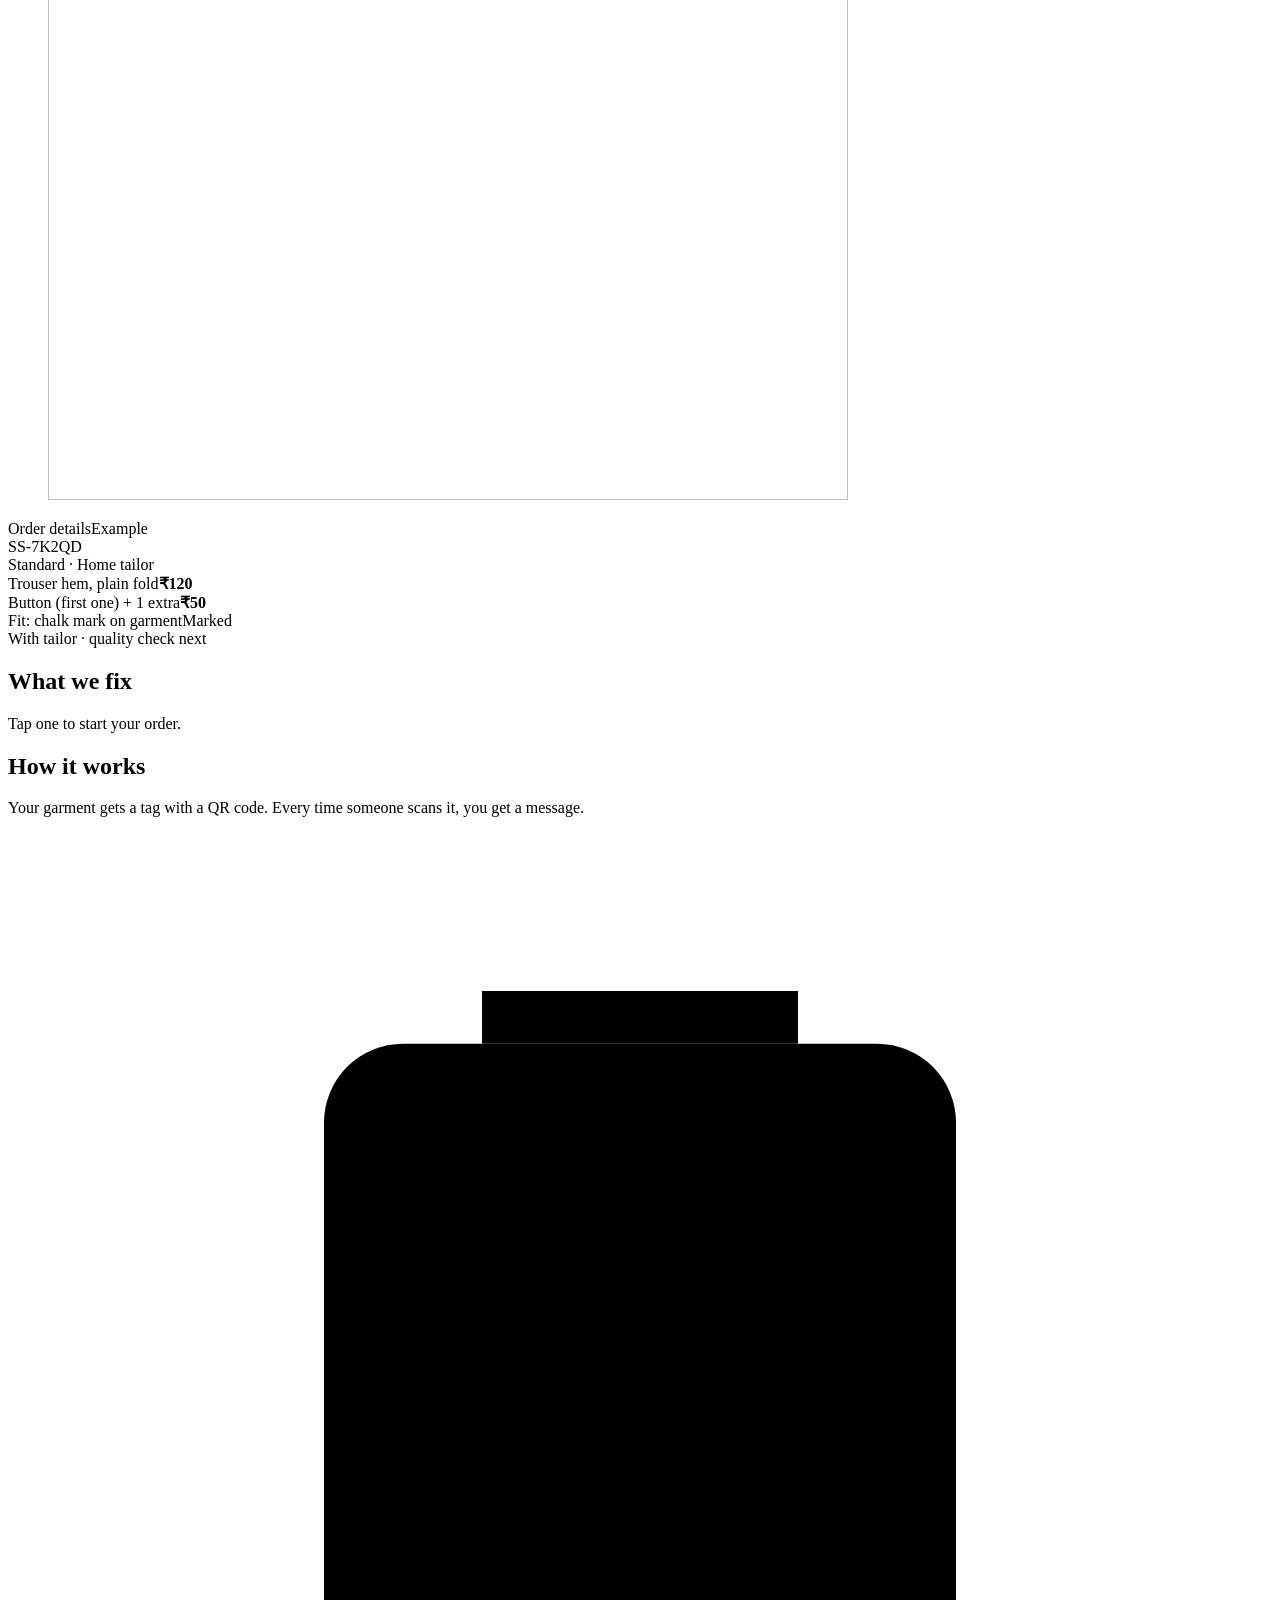
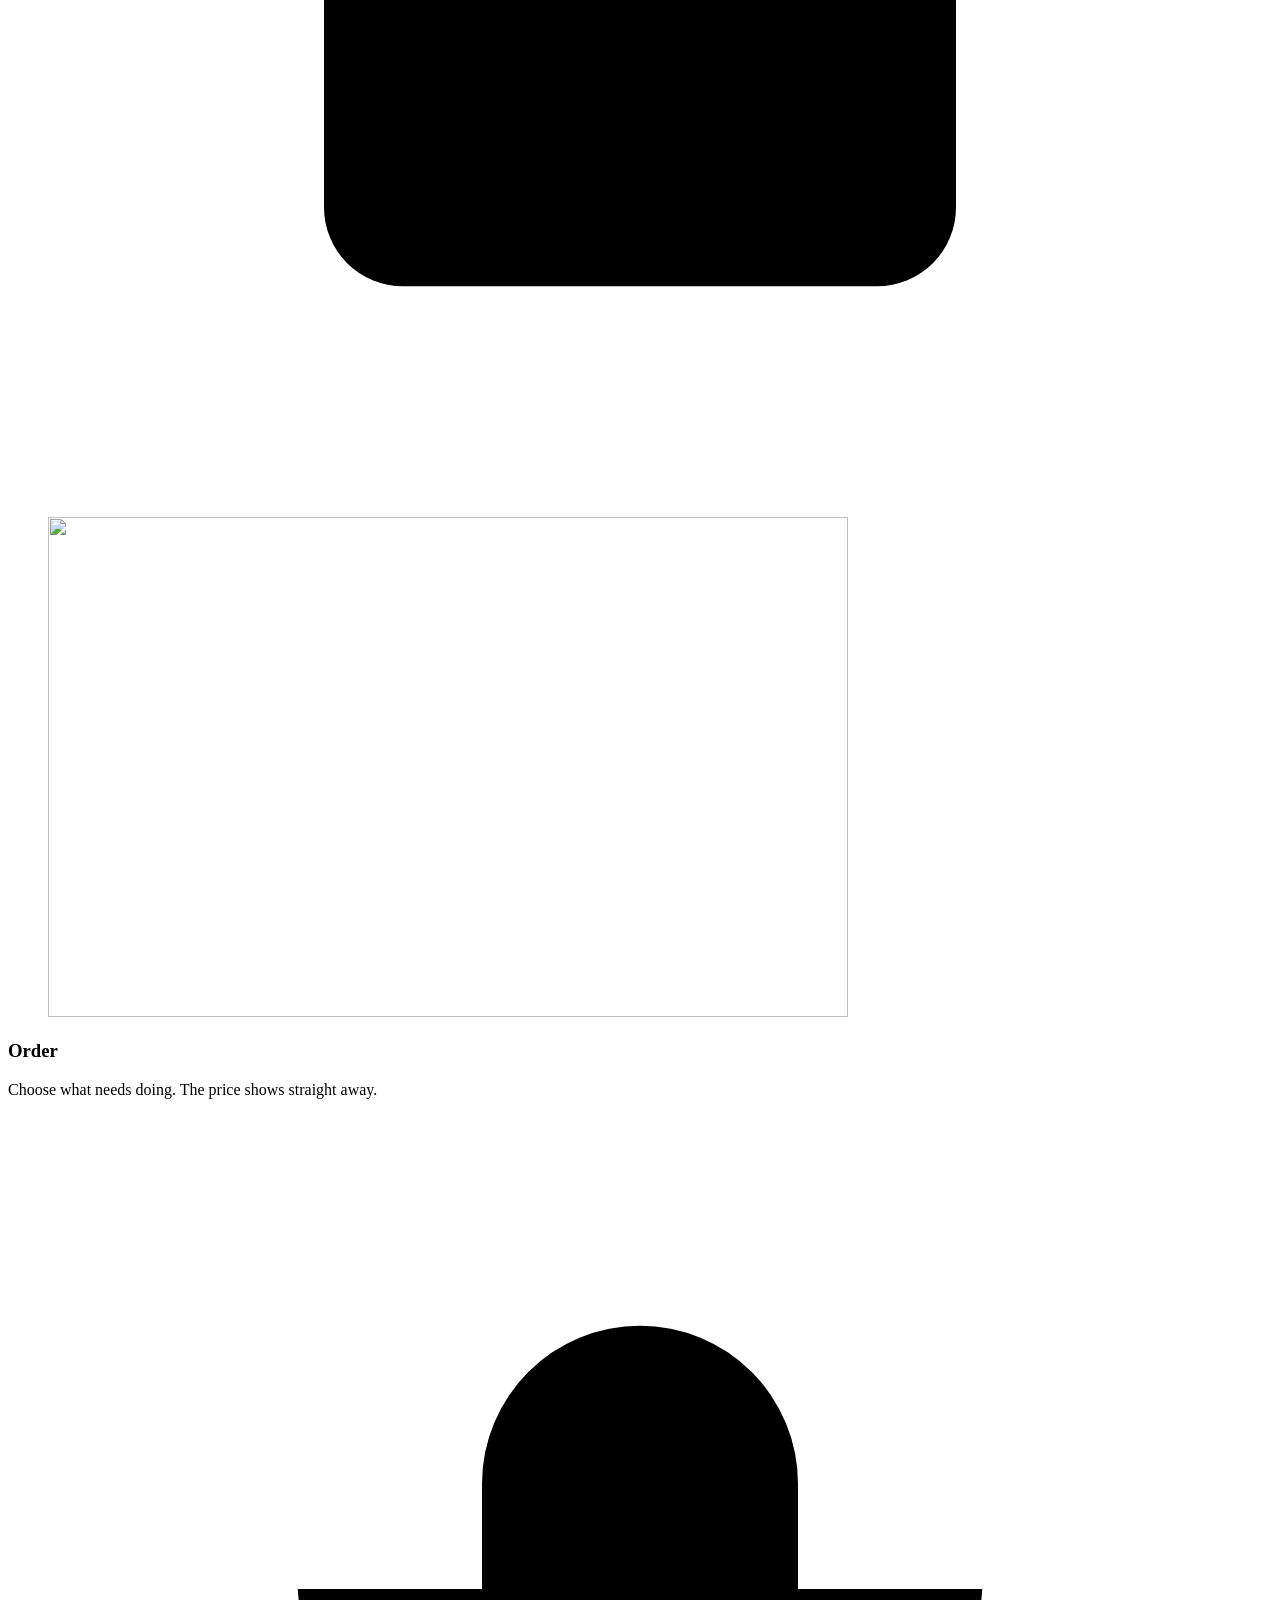
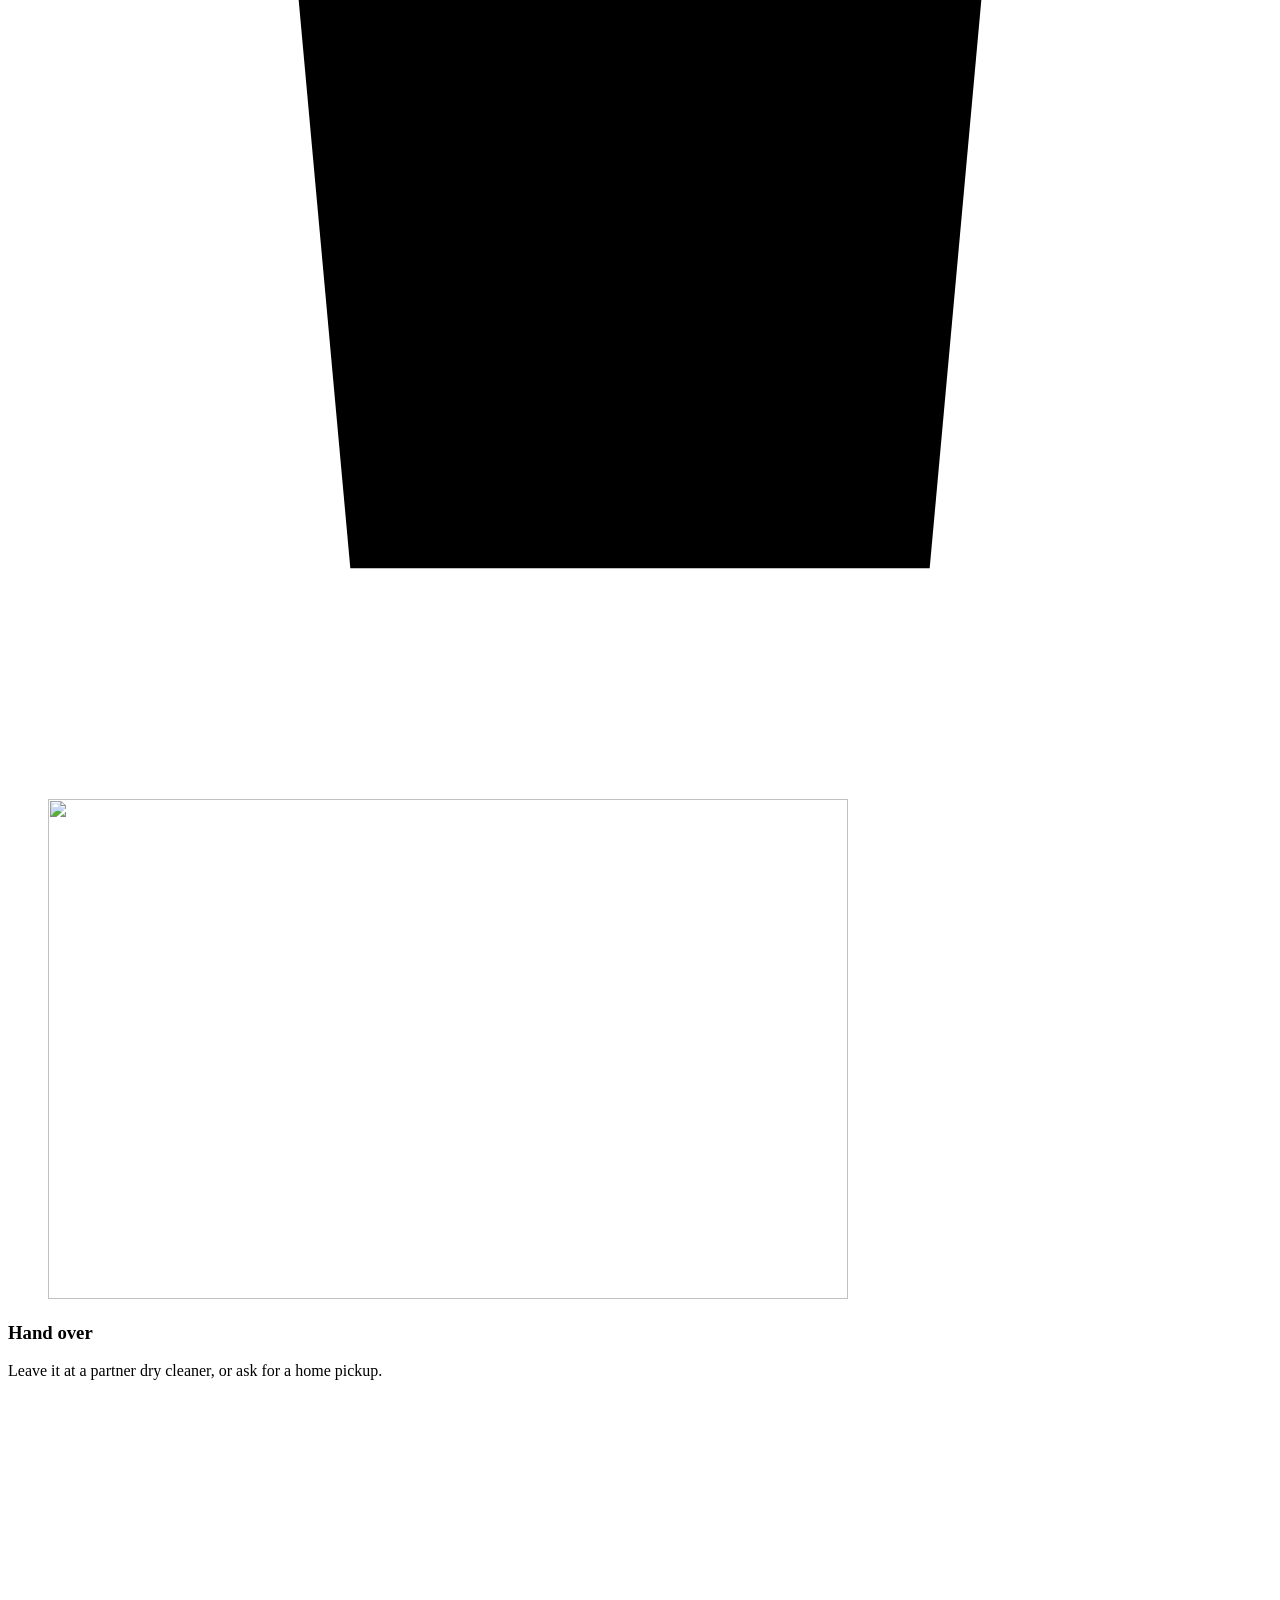
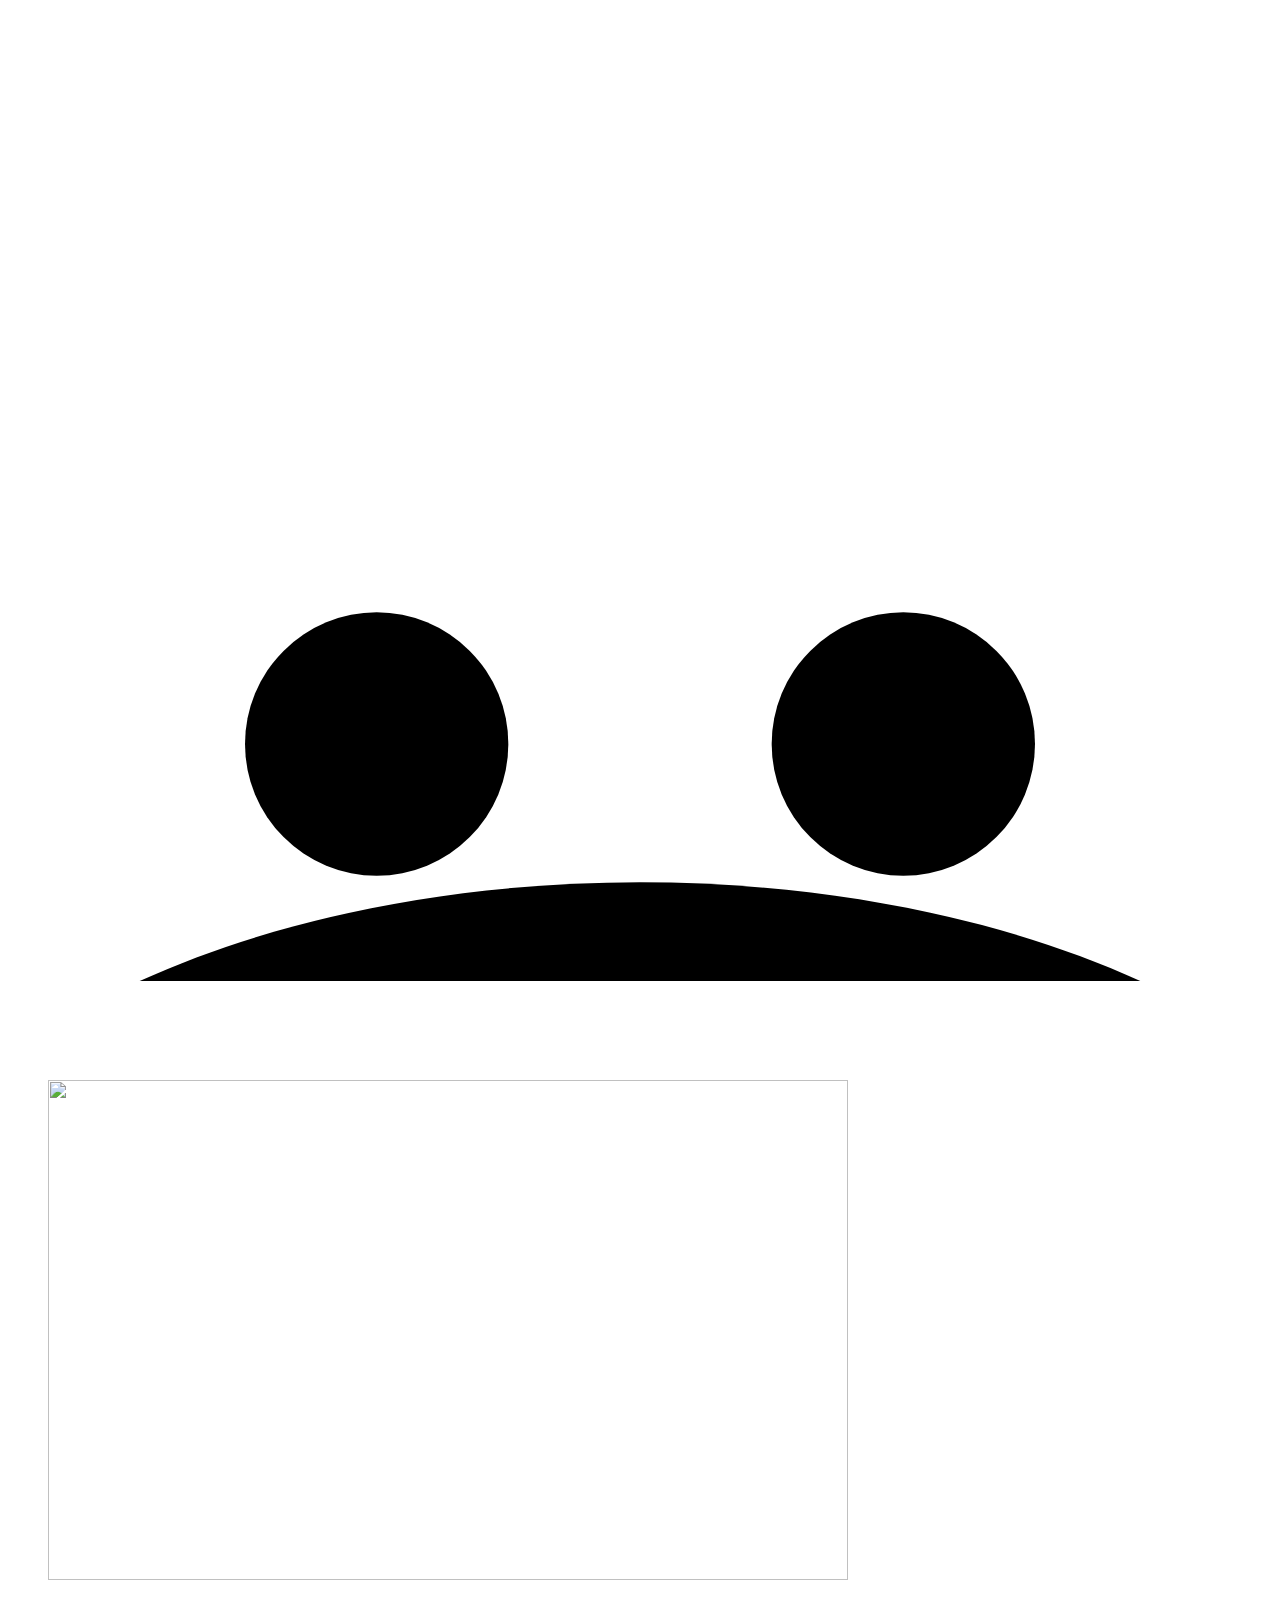
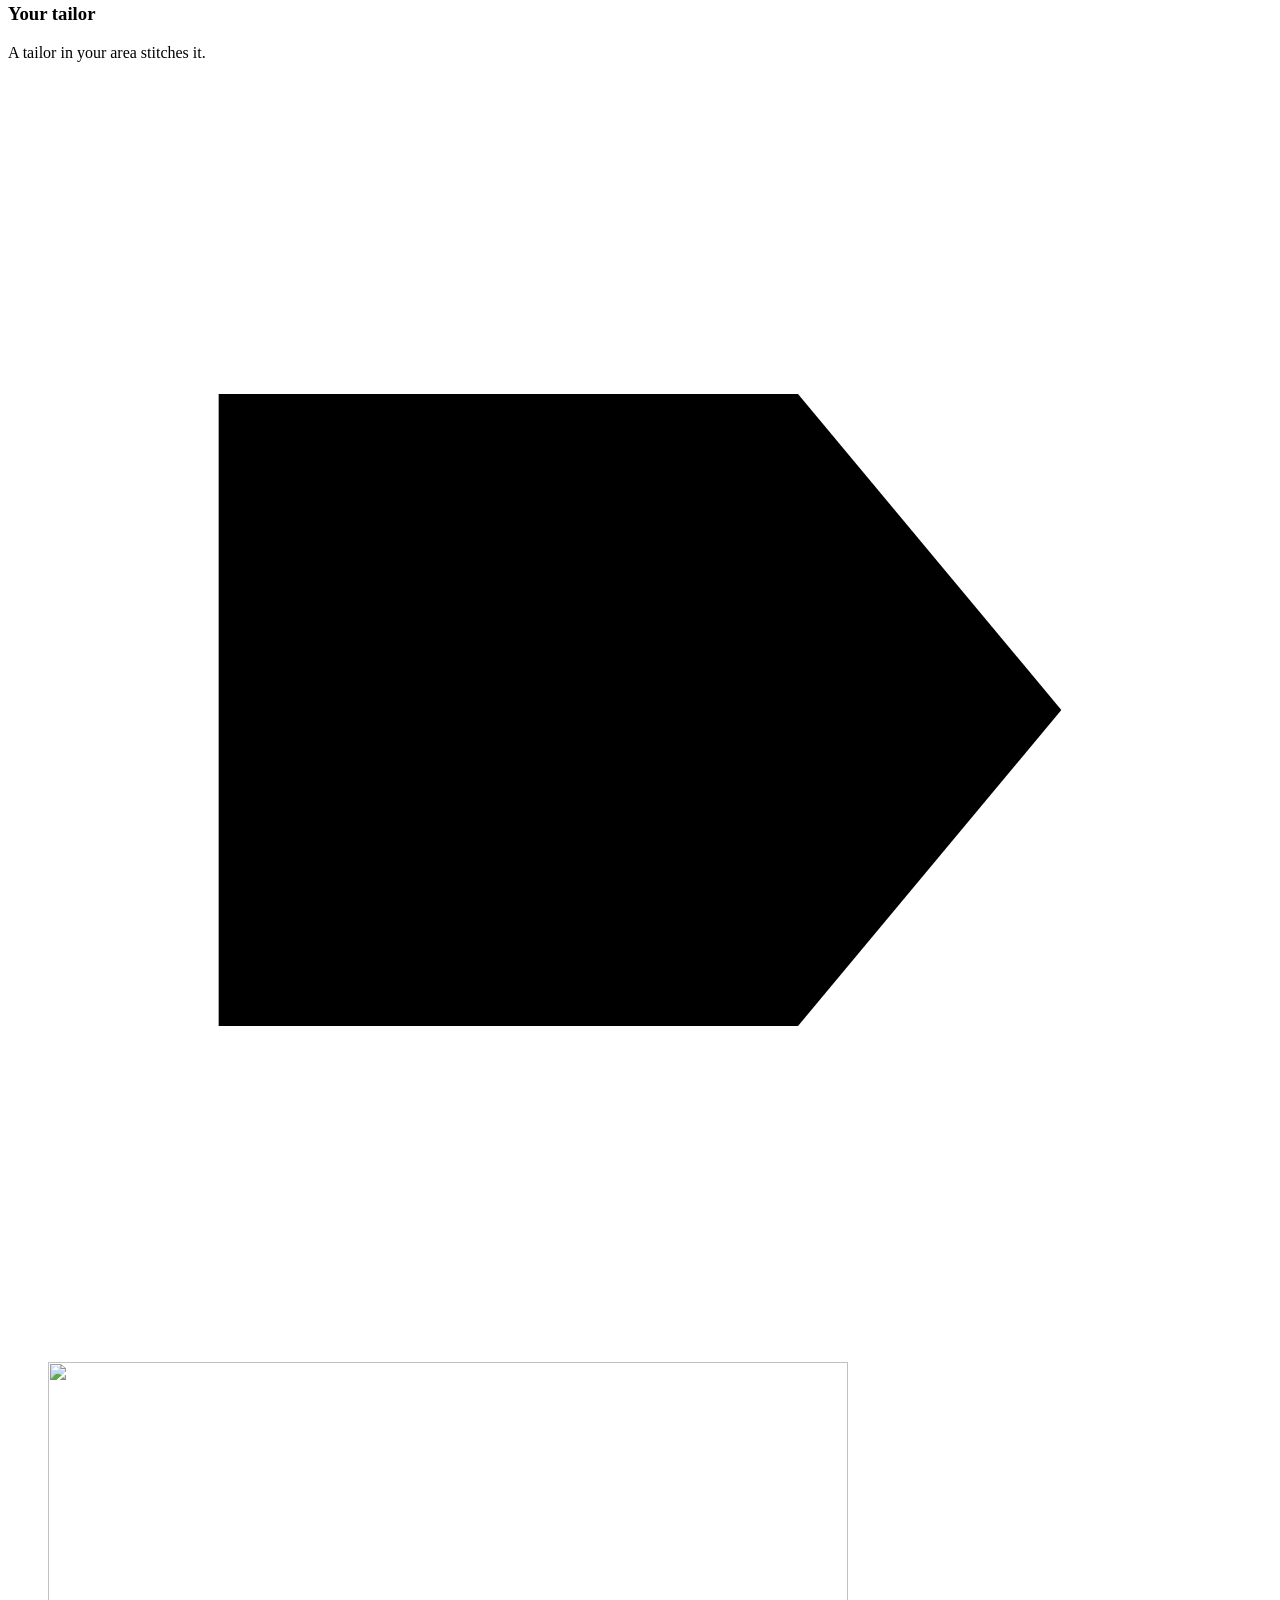
==== commit 9c528f0b: "Photos, plainer copy, timeline and photo credits Co-Authored-By: Claude Sonnet 5.5 <noreply@anthropi" ====
--- a/public/index.html
+++ b/public/index.html
@@ -13,87 +13,31 @@
 
 <main>
   <section class="hero">
+    <div class="hero-bg" aria-hidden="true"></div>
     <div class="wrap hero-grid">
       <div>
         <p class="eyebrow" data-i18n="hero.eyebrow">Alterations and repairs · back in 2–3 days</p>
-        <h1 data-i18n="hero.title" data-bi>Measured twice. Mended once.</h1>
-        <p class="lead" data-i18n="hero.lead">A tailor near you fixes it. You see the price first.</p>
+        <h1 data-i18n="hero.title" data-bi>Clothes fixed by a tailor near you</h1>
+        <p class="lead" data-i18n="hero.lead">Hems, zips, buttons, saree fall. Tell us what needs doing and a tailor near you does it.</p>
         <div class="hero-actions">
-          <a class="btn" href="/order" data-i18n="hero.cta">Get a price</a>
-          <a class="btn btn-ghost" id="chat-cta" href="/bot" data-i18n="hero.chat">Order by chat</a>
+          <a class="btn" href="/order"><svg class="ico" viewBox="0 0 24 24" aria-hidden="true"><path d="M6 4h12M6 9h12M6 4h3a5 5 0 0 1 0 10H6l8 7"/></svg><span data-i18n="hero.cta">Get a price</span></a>
+          <a class="btn btn-ghost" id="chat-cta" href="/bot"><svg class="ico" viewBox="0 0 24 24" aria-hidden="true"><path d="M4 5h16v11H9l-5 4z"/></svg><span data-i18n="hero.chat">Order by chat</span></a>
           <a class="btn btn-ghost" href="/track" data-i18n="hero.track">Track an order</a>
         </div>
         <ul class="hero-facts">
-          <li data-i18n-html="hero.fact1"><strong>Price first</strong>, before you order</li>
-          <li data-i18n-html="hero.fact2"><strong>3 quality checks</strong> on every piece</li>
-          <li data-i18n-html="hero.fact3"><strong>Free redo</strong> within 7 days</li>
+          <li><svg class="ico" viewBox="0 0 24 24" aria-hidden="true"><path d="M6 4h12M6 9h12M6 4h3a5 5 0 0 1 0 10H6l8 7"/></svg><span data-i18n-html="hero.fact1"><strong>See the price</strong> before you order</span></li>
+          <li><svg class="ico" viewBox="0 0 24 24" aria-hidden="true"><path d="M12 3l8 3v6c0 5-3.5 8-8 9-4.5-1-8-4-8-9V6z"/><path d="M8.5 12l2.5 2.5 4.5-5"/></svg><span data-i18n-html="hero.fact2"><strong>Checked 3 times</strong> before it's back</span></li>
+          <li><svg class="ico" viewBox="0 0 24 24" aria-hidden="true"><path d="M20 12a8 8 0 1 1-2.6-5.9M20 4v4.5h-4.5"/></svg><span data-i18n-html="hero.fact3"><strong>Free redo</strong> within 7 days</span></li>
         </ul>
       </div>
 
       <div class="hero-art">
-        <svg viewBox="0 0 600 440" role="img" aria-labelledby="hero-art-t">
-          <title id="hero-art-t" data-i18n="hero.art">A pair of trousers laid flat with a chalk line, pins, a tape measure and scissors</title>
-          <defs>
-            <pattern id="matgrid" width="28" height="28" patternUnits="userSpaceOnUse"><path d="M28 0H0V28" fill="none" stroke="#d3c5a3" stroke-width="1"/></pattern>
-            <pattern id="tickv" x="96" y="60" width="20" height="30" patternUnits="userSpaceOnUse"><path d="M20 .5H8M20 6.5H14M20 12.5H14M20 18.5H14M20 24.5H14" stroke="#1f2a44" stroke-width="1" fill="none"/></pattern>
-            <pattern id="cut" width="8" height="8" patternUnits="userSpaceOnUse" patternTransform="rotate(45)"><path d="M0 0V8" stroke="#f3ebda" stroke-width="2" opacity=".55"/></pattern>
-          </defs>
-          <rect width="600" height="440" fill="#e9dec4"/>
-          <rect width="600" height="440" fill="url(#matgrid)"/>
-          <rect x="8" y="8" width="584" height="424" rx="6" fill="none" stroke="#c4b48e" stroke-width="1.5" stroke-dasharray="6 5"/>
-
-          <rect x="96" y="60" width="20" height="340" fill="#f3e3a3" stroke="#d4c07a"/>
-          <rect x="96" y="60" width="20" height="340" fill="url(#tickv)"/>
-          <rect x="96" y="60" width="20" height="10" fill="#1f2a44"/>
-
-          <g transform="translate(-20 10)">
-            <path d="M170 40 L330 40 L336 185 L322 360 L258 360 L250 205 L242 360 L178 360 L164 185 Z" fill="#31456f" stroke="#1f2a44" stroke-width="2.5" stroke-linejoin="round"/>
-            <path d="M170 40 L330 40 L331 62 L169 62 Z" fill="#26375c" stroke="#1f2a44" stroke-width="2"/>
-            <g fill="#26375c" stroke="#1f2a44" stroke-width="1.5"><rect x="180" y="36" width="7" height="32" rx="1"/><rect x="212" y="36" width="7" height="32" rx="1"/><rect x="281" y="36" width="7" height="32" rx="1"/><rect x="313" y="36" width="7" height="32" rx="1"/></g>
-            <g fill="none" stroke="#d9bd6a" stroke-width="1.6" stroke-dasharray="4 3" stroke-linecap="round">
-              <path d="M250 62 V152 Q250 170 237 167"/>
-              <path d="M176 66 Q198 112 234 106"/><path d="M324 66 Q302 112 266 106"/>
-              <path d="M181 349 H240"/><path d="M260 349 H320"/>
-              <path d="M170 64 H330"/>
-            </g>
-            <circle cx="250" cy="52" r="5" fill="#e8c46a" stroke="#1f2a44" stroke-width="1.5"/>
-
-            <path d="M174 312 L244 312 L242 360 L178 360 Z M256 312 L326 312 L322 360 L258 360 Z" fill="url(#cut)"/>
-            <path d="M174 312 H245 M255 312 H326" stroke="#ffffff" stroke-width="3" stroke-dasharray="8 5" stroke-linecap="round"/>
-            <g stroke="#6b7280" stroke-width="1.8" stroke-linecap="round">
-              <path d="M205 312 L192 294"/><path d="M228 312 L215 294"/><path d="M296 312 L283 294"/>
-            </g>
-            <g fill="#c8442f" stroke="#7d2415" stroke-width="1"><circle cx="192" cy="293" r="3.6"/><circle cx="215" cy="293" r="3.6"/><circle cx="283" cy="293" r="3.6"/></g>
-            <g stroke="#1f2a44" stroke-width="1.8" fill="none" stroke-linecap="round"><path d="M349 312 V360"/><path d="M344 318 L349 312 L354 318"/><path d="M344 354 L349 360 L354 354"/><path d="M343 312 H355 M343 360 H355"/></g>
-            <text x="361" y="342" font-family="Georgia, serif" font-size="17" font-weight="700" fill="#1f2a44">2 in</text>
-          </g>
-
-          <g transform="translate(500 150) rotate(18)">
-            <path d="M-4 4 L4 -4 L-9 -104 L-15 -100 Z" fill="#c4cad6" stroke="#1f2a44" stroke-width="1.6" stroke-linejoin="round"/>
-            <path d="M4 4 L-4 -4 L9 -104 L15 -100 Z" fill="#d7dbe4" stroke="#1f2a44" stroke-width="1.6" stroke-linejoin="round"/>
-            <path d="M0 0 L14 24 M0 0 L-14 24" stroke="#c8442f" stroke-width="6" stroke-linecap="round"/>
-            <ellipse cx="22" cy="40" rx="11" ry="16" transform="rotate(-18 22 40)" fill="none" stroke="#c8442f" stroke-width="6"/>
-            <ellipse cx="-22" cy="40" rx="11" ry="16" transform="rotate(18 -22 40)" fill="none" stroke="#c8442f" stroke-width="6"/>
-            <circle r="4" fill="#1f2a44"/>
-          </g>
-
-          <g stroke="#1f2a44" stroke-width="2" fill="#fbf7ec">
-            <circle cx="404" cy="86" r="16"/><circle cx="440" cy="118" r="16"/><circle cx="398" cy="140" r="16"/>
-          </g>
-          <g fill="none" stroke="#1f2a44" stroke-width="1"><circle cx="404" cy="86" r="10.5"/><circle cx="440" cy="118" r="10.5"/><circle cx="398" cy="140" r="10.5"/></g>
-          <g fill="#1f2a44"><circle cx="400" cy="82" r="1.8"/><circle cx="408" cy="82" r="1.8"/><circle cx="400" cy="90" r="1.8"/><circle cx="408" cy="90" r="1.8"/>
-            <circle cx="436" cy="114" r="1.8"/><circle cx="444" cy="114" r="1.8"/><circle cx="436" cy="122" r="1.8"/><circle cx="444" cy="122" r="1.8"/>
-            <circle cx="394" cy="136" r="1.8"/><circle cx="402" cy="136" r="1.8"/><circle cx="394" cy="144" r="1.8"/><circle cx="402" cy="144" r="1.8"/></g>
-
-          <g transform="translate(396 214)">
-            <rect x="0" y="0" width="46" height="8" rx="2" fill="#d9c9a0" stroke="#1f2a44" stroke-width="1.6"/>
-            <rect x="0" y="48" width="46" height="8" rx="2" fill="#d9c9a0" stroke="#1f2a44" stroke-width="1.6"/>
-            <rect x="5" y="8" width="36" height="40" fill="#c8442f" stroke="#7d2415" stroke-width="1.4"/>
-            <path d="M5 16H41M5 24H41M5 32H41M5 40H41" stroke="#7d2415" stroke-width="1.2"/>
-            <path d="M41 14 C70 4 78 30 60 40" fill="none" stroke="#c8442f" stroke-width="2.4" stroke-linecap="round"/>
-          </g>
-          <g transform="translate(40 156) rotate(-24)"><rect width="40" height="13" rx="2" fill="#ffffff" stroke="#cfc3a3" stroke-width="1.5"/><path d="M30 0V13" stroke="#e5ddc6"/></g>
-        </svg>
+        <div class="collage" role="img" aria-labelledby="hero-art-t">
+          <span id="hero-art-t" class="visually-hidden" data-i18n="hero.art">Scissors, a tape measure and thread on grey suit fabric, and a tailor's hands at a sewing machine</span>
+          <figure class="ph"><img src="/img/hero-hands.jpg" alt="" width="1000" height="667" fetchpriority="high"></figure>
+          <figure class="ph"><img src="/img/hero-needle.jpg" alt="" width="800" height="750" fetchpriority="high"></figure>
+          <figure class="ph"><img src="/img/hero-spools.jpg" alt="" width="800" height="532" fetchpriority="high"></figure>
+        </div>
         <div class="ticket" aria-hidden="true">
           <div class="ticket-top">
             <div class="label"><span data-i18n="ticket.label">Order details</span><span class="example" data-i18n="ticket.example">Example</span></div>
@@ -116,60 +60,82 @@
   </section>
   <div class="ruler"></div>
 
+  <section class="section" id="services">
+    <div class="wrap">
+      <div class="section-head">
+        <h2 data-i18n="services.title" data-bi>What we fix</h2>
+        <p class="section-lead" data-i18n="services.lead">Tap one to start your order.</p>
+      </div>
+      <div class="svc-grid" id="svc-grid"></div>
+    </div>
+  </section>
+
+  <section class="section alt" id="how">
+    <div class="wrap">
+      <div class="section-head">
+        <h2 data-i18n="how.title" data-bi>How it works</h2>
+        <p class="section-lead" data-i18n="how.lead">Your garment gets a tag with a QR code. Every time someone scans it, you get a message.</p>
+      </div>
+      <ol class="how-line" style="list-style:none;padding:0">
+        <li class="tl-step">
+          <span class="tl-node"><svg class="ico" viewBox="0 0 48 48" aria-hidden="true"><rect x="12" y="8" width="24" height="32" rx="3"/><path d="M18 8V6h12v2M18 20h12M18 26h12M18 32h7"/><path class="red" d="M18 14h5"/></svg></span>
+          <div class="tl-body">
+            <figure class="ph"><img src="/img/tapehoop.jpg" alt="" loading="lazy" width="800" height="500"></figure>
+            <h3 data-i18n="how.s1.t" data-bi>Order</h3><p data-i18n="how.s1.p">Choose what needs doing. The price shows straight away.</p>
+          </div>
+        </li>
+        <li class="tl-step">
+          <span class="tl-node"><svg class="ico" viewBox="0 0 48 48" aria-hidden="true"><path d="M11 18h26l-2 22H13z"/><path d="M18 18v-4a6 6 0 0 1 12 0v4"/><path class="red" d="M19 29l4 4 7-8"/></svg></span>
+          <div class="tl-body">
+            <figure class="ph"><img src="/img/fabric.jpg" alt="" loading="lazy" width="800" height="500"></figure>
+            <h3 data-i18n="how.s2.t" data-bi>Hand over</h3><p data-i18n="how.s2.p">Leave it at a partner dry cleaner, or ask for a home pickup.</p>
+          </div>
+        </li>
+        <li class="tl-step">
+          <span class="tl-node"><svg class="ico" viewBox="0 0 48 48" aria-hidden="true"><circle cx="14" cy="36" r="5"/><circle cx="34" cy="36" r="5"/><path d="M17 32L34 8M31 32L14 8"/><path class="red" d="M5 45c11-5 27-5 38 0"/></svg></span>
+          <div class="tl-body">
+            <figure class="ph"><img src="/img/machine.jpg" alt="" loading="lazy" width="800" height="500"></figure>
+            <h3 data-i18n="how.s3.t" data-bi>Your tailor</h3><p data-i18n="how.s3.p">A tailor in your area stitches it.</p>
+          </div>
+        </li>
+        <li class="tl-step">
+          <span class="tl-node"><svg class="ico" viewBox="0 0 48 48" aria-hidden="true"><path d="M8 12h22l10 12-10 12H8z"/><circle cx="14" cy="24" r="2"/><path class="red" d="M22 24l4 4 7-8"/></svg></span>
+          <div class="tl-body">
+            <figure class="ph"><img src="/img/svc-blazer.jpg" alt="" loading="lazy" width="800" height="500"></figure>
+            <h3 data-i18n="how.s4.t" data-bi>Checked and returned</h3><p data-i18n="how.s4.p">We check it twice more, then it comes back to you.</p>
+          </div>
+        </li>
+      </ol>
+      <div class="updates">
+        <span class="muted" data-i18n="how.hear">You hear from us at:</span>
+        <span class="pill grey" data-i18n="st.confirmed">Order confirmed</span><span class="pill grey" data-i18n="st.collected">Garment collected</span><span class="pill grey" data-i18n="st.with_tailor">With tailor</span>
+        <span class="pill grey" data-i18n="st.qc_passed">Checked</span><span class="pill grey" data-i18n="st.out_for_delivery">Out for delivery</span><span class="pill grey" data-i18n="how.rating">Delivered and rating</span>
+      </div>
+    </div>
+  </section>
+
   <section class="section" id="picker">
     <div class="wrap">
       <div class="section-head">
-        <h2 id="picker-title" data-i18n="picker.title" data-bi>Where does it need fixing?</h2>
-        <p class="section-lead" data-i18n="picker.lead">Pick a garment, then tap a pin to see the fixes and prices.</p>
+        <h2 id="picker-title" data-i18n="picker.title" data-bi>Start with your garment</h2>
+        <p class="section-lead" data-i18n="picker.lead">Choose a garment, then tap a numbered spot to see the fixes and prices.</p>
       </div>
       <div class="picker">
         <div>
           <div class="tabs" role="group" aria-labelledby="picker-title" id="g-tabs"></div>
           <div class="garment-stage" id="g-stage"></div>
-          <p class="fine" style="margin:8px 4px 0" data-i18n="picker.hint">Tap a pin</p>
+          <p class="fine" style="margin:8px 4px 0" data-i18n="picker.hint">Tap a number</p>
         </div>
         <div class="spot-panel" id="spot-panel" aria-live="polite"></div>
       </div>
     </div>
   </section>
 
-  <section class="section alt" id="how">
-    <div class="wrap">
-      <div class="section-head">
-        <h2 data-i18n="how.title" data-bi>How it works</h2>
-        <p class="section-lead" data-i18n="how.lead">Every garment gets a QR tag. You get a message at each step.</p>
-      </div>
-      <div class="steps">
-        <div class="step-card">
-          <svg viewBox="0 0 48 48" aria-hidden="true"><rect x="12" y="8" width="24" height="32" rx="3"/><path d="M18 8V6h12v2M18 20h12M18 26h12M18 32h7"/><path class="red" d="M18 14h5"/></svg>
-          <h3 data-i18n="how.s1.t" data-bi>Order</h3><p data-i18n="how.s1.p">Pick the fixes and see the price.</p>
-        </div>
-        <div class="step-card">
-          <svg viewBox="0 0 48 48" aria-hidden="true"><path d="M11 18h26l-2 22H13z"/><path d="M18 18v-4a6 6 0 0 1 12 0v4"/><path class="red" d="M19 29l4 4 7-8"/></svg>
-          <h3 data-i18n="how.s2.t" data-bi>Hand over</h3><p data-i18n="how.s2.p">Drop it at a dry cleaner near you, or book a pickup.</p>
-        </div>
-        <div class="step-card">
-          <svg viewBox="0 0 48 48" aria-hidden="true"><circle cx="14" cy="36" r="5"/><circle cx="34" cy="36" r="5"/><path d="M17 32L34 8M31 32L14 8"/><path class="red" d="M5 45c11-5 27-5 38 0"/></svg>
-          <h3 data-i18n="how.s3.t" data-bi>Your tailor</h3><p data-i18n="how.s3.p">A tailor near you does the work.</p>
-        </div>
-        <div class="step-card">
-          <svg viewBox="0 0 48 48" aria-hidden="true"><path d="M8 12h22l10 12-10 12H8z"/><circle cx="14" cy="24" r="2"/><path class="red" d="M22 24l4 4 7-8"/></svg>
-          <h3 data-i18n="how.s4.t" data-bi>Checked and returned</h3><p data-i18n="how.s4.p">We check it twice more before it comes back.</p>
-        </div>
-      </div>
-      <div class="updates">
-        <span class="muted" data-i18n="how.hear">You hear from us at:</span>
-        <span class="pill grey" data-i18n="st.confirmed">Order confirmed</span><span class="pill grey" data-i18n="st.collected">Garment collected</span><span class="pill grey" data-i18n="st.with_tailor">With tailor</span>
-        <span class="pill grey" data-i18n="st.qc_passed">Checked</span><span class="pill grey" data-i18n="st.out_for_delivery">Out for delivery</span><span class="pill grey" data-i18n="how.rating">Delivered and rating</span>
-      </div>
-    </div>
-  </section>
-
   <section class="section" id="prices">
     <div class="wrap">
       <div class="section-head">
-        <h2 data-i18n="board.title" data-bi>Price board</h2>
-        <p class="section-lead" data-i18n="board.lead">27 fixes. Prices are for everyday fabric in a normal week. You see the exact total when you order.</p>
+        <h2 data-i18n="board.title" data-bi>Prices</h2>
+        <p class="section-lead" data-i18n="board.lead">27 fixes, priced for everyday fabric in a normal week. You'll see your exact total before you order.</p>
       </div>
       <div class="board-cols">
         <div class="board" id="board-quick"></div>
@@ -201,8 +167,8 @@
   <section class="section alt" id="tailors">
     <div class="wrap">
       <div class="section-head">
-        <h2 data-i18n="tailors.title" data-bi>Meet your tailors</h2>
-        <p class="section-lead" data-i18n="tailors.lead">Your garment goes to a tailor near you, not a factory line. These are sample profiles.</p>
+        <h2 data-i18n="tailors.title" data-bi>Tailors near you</h2>
+        <p class="section-lead" data-i18n="tailors.lead">Your clothes go to a tailor in your area, not a factory. These profiles are samples.</p>
       </div>
       <div class="tailors" id="tailors-grid"></div>
     </div>
@@ -210,10 +176,10 @@
 
   <section class="section">
     <div class="wrap promises">
-      <div class="promise"><strong data-i18n="promise.price.t" data-bi>Price first</strong><p data-i18n="promise.price.p">You see the total before you order. It changes only if the job does.</p></div>
-      <div class="promise"><strong data-i18n="promise.checks.t" data-bi>Three checks</strong><p data-i18n="promise.checks.p">Your tailor checks it, then we check it twice more.</p></div>
-      <div class="promise"><strong data-i18n="promise.redo.t" data-bi>Free redo</strong><p data-i18n="promise.redo.p">Not right? We'll redo it free within 7 days. Damaged while with us? We pay for it.</p></div>
-      <div class="promise"><strong data-i18n="promise.updates.t" data-bi>Chat updates</strong><p data-i18n="promise.updates.p">A message on WhatsApp or Telegram at every step.</p></div>
+      <div class="promise"><svg class="ico" viewBox="0 0 24 24" aria-hidden="true"><path d="M6 4h12M6 9h12M6 4h3a5 5 0 0 1 0 10H6l8 7"/></svg><strong data-i18n="promise.price.t" data-bi>Price first</strong><p data-i18n="promise.price.p">The total is on screen before you order. It only changes if the job turns out different.</p></div>
+      <div class="promise"><svg class="ico" viewBox="0 0 24 24" aria-hidden="true"><path d="M12 3l8 3v6c0 5-3.5 8-8 9-4.5-1-8-4-8-9V6z"/><path d="M8.5 12l2.5 2.5 4.5-5"/></svg><strong data-i18n="promise.checks.t" data-bi>Three checks</strong><p data-i18n="promise.checks.p">Your tailor checks it, then we check it twice more.</p></div>
+      <div class="promise"><svg class="ico" viewBox="0 0 24 24" aria-hidden="true"><path d="M20 12a8 8 0 1 1-2.6-5.9M20 4v4.5h-4.5"/></svg><strong data-i18n="promise.redo.t" data-bi>Free redo</strong><p data-i18n="promise.redo.p">Not right? We'll redo it free within 7 days. Damaged while with us? We pay for it.</p></div>
+      <div class="promise"><svg class="ico" viewBox="0 0 24 24" aria-hidden="true"><path d="M4 5h16v11H9l-5 4z"/></svg><strong data-i18n="promise.updates.t" data-bi>Chat updates</strong><p data-i18n="promise.updates.p">A message on WhatsApp or Telegram at every step.</p></div>
     </div>
   </section>
 
@@ -231,8 +197,8 @@
 
   <section class="section cta-band">
     <div class="wrap">
-      <h2 data-i18n="cta.title" data-bi>Ready? See your price in a minute.</h2>
-      <a class="btn" href="/order" data-i18n="hero.cta">Get a price</a>
+      <h2 data-i18n="cta.title" data-bi>Check your price. It takes about a minute.</h2>
+      <a class="btn" href="/order"><svg class="ico" viewBox="0 0 24 24" aria-hidden="true"><path d="M6 4h12M6 9h12M6 4h3a5 5 0 0 1 0 10H6l8 7"/></svg><span data-i18n="hero.cta">Get a price</span></a>
     </div>
   </section>
 </main>
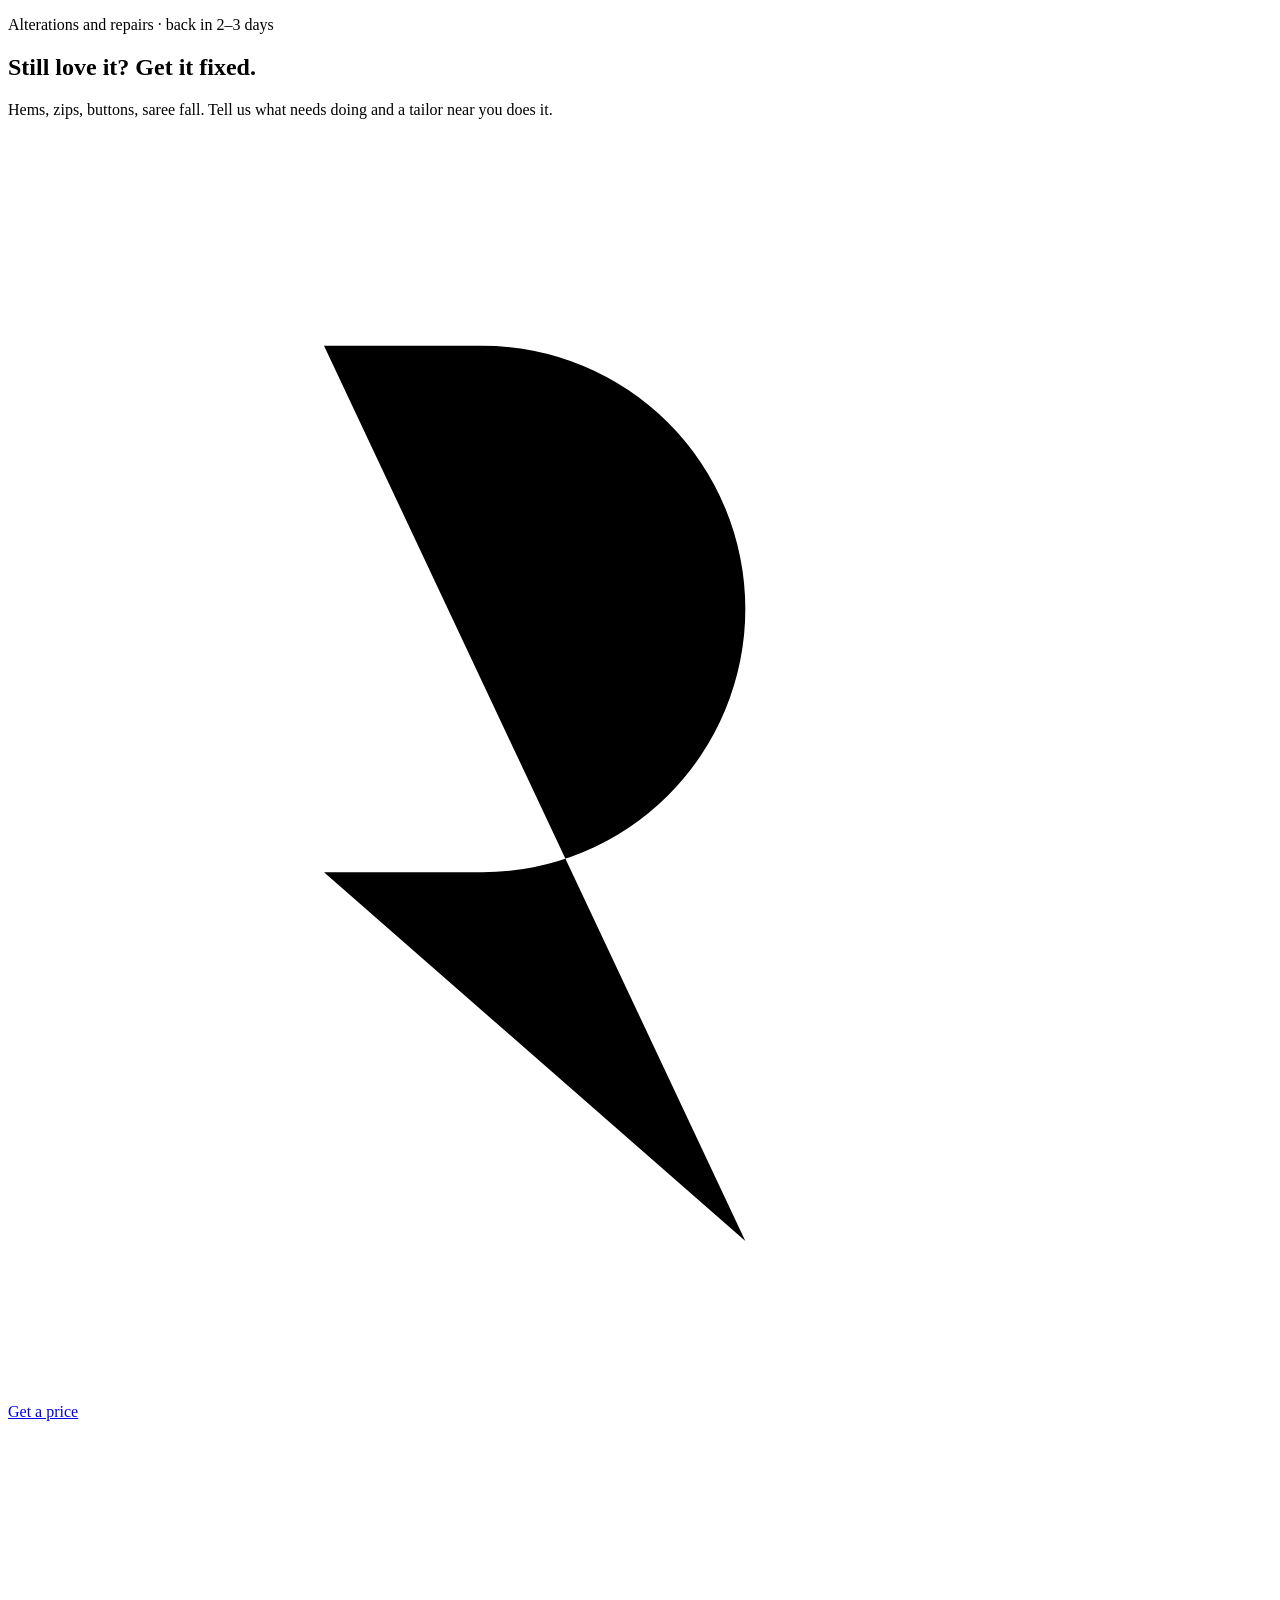
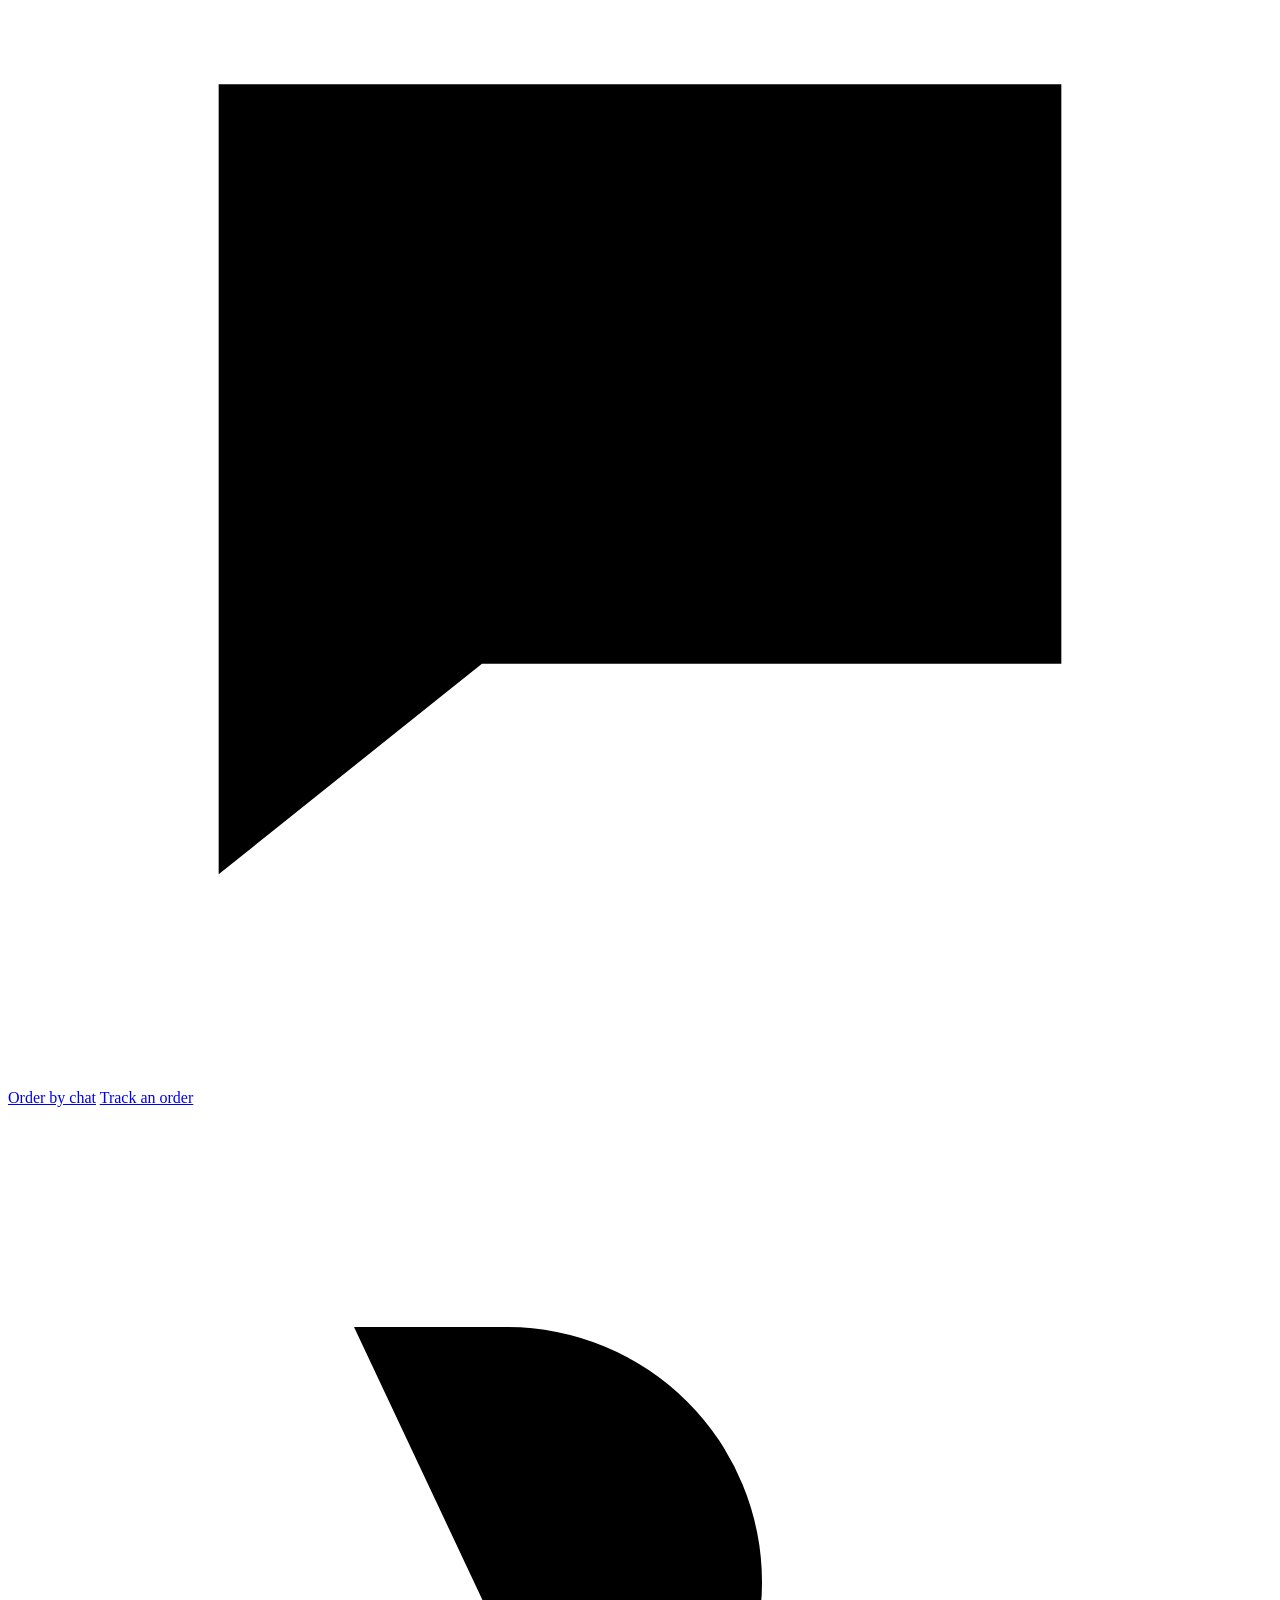
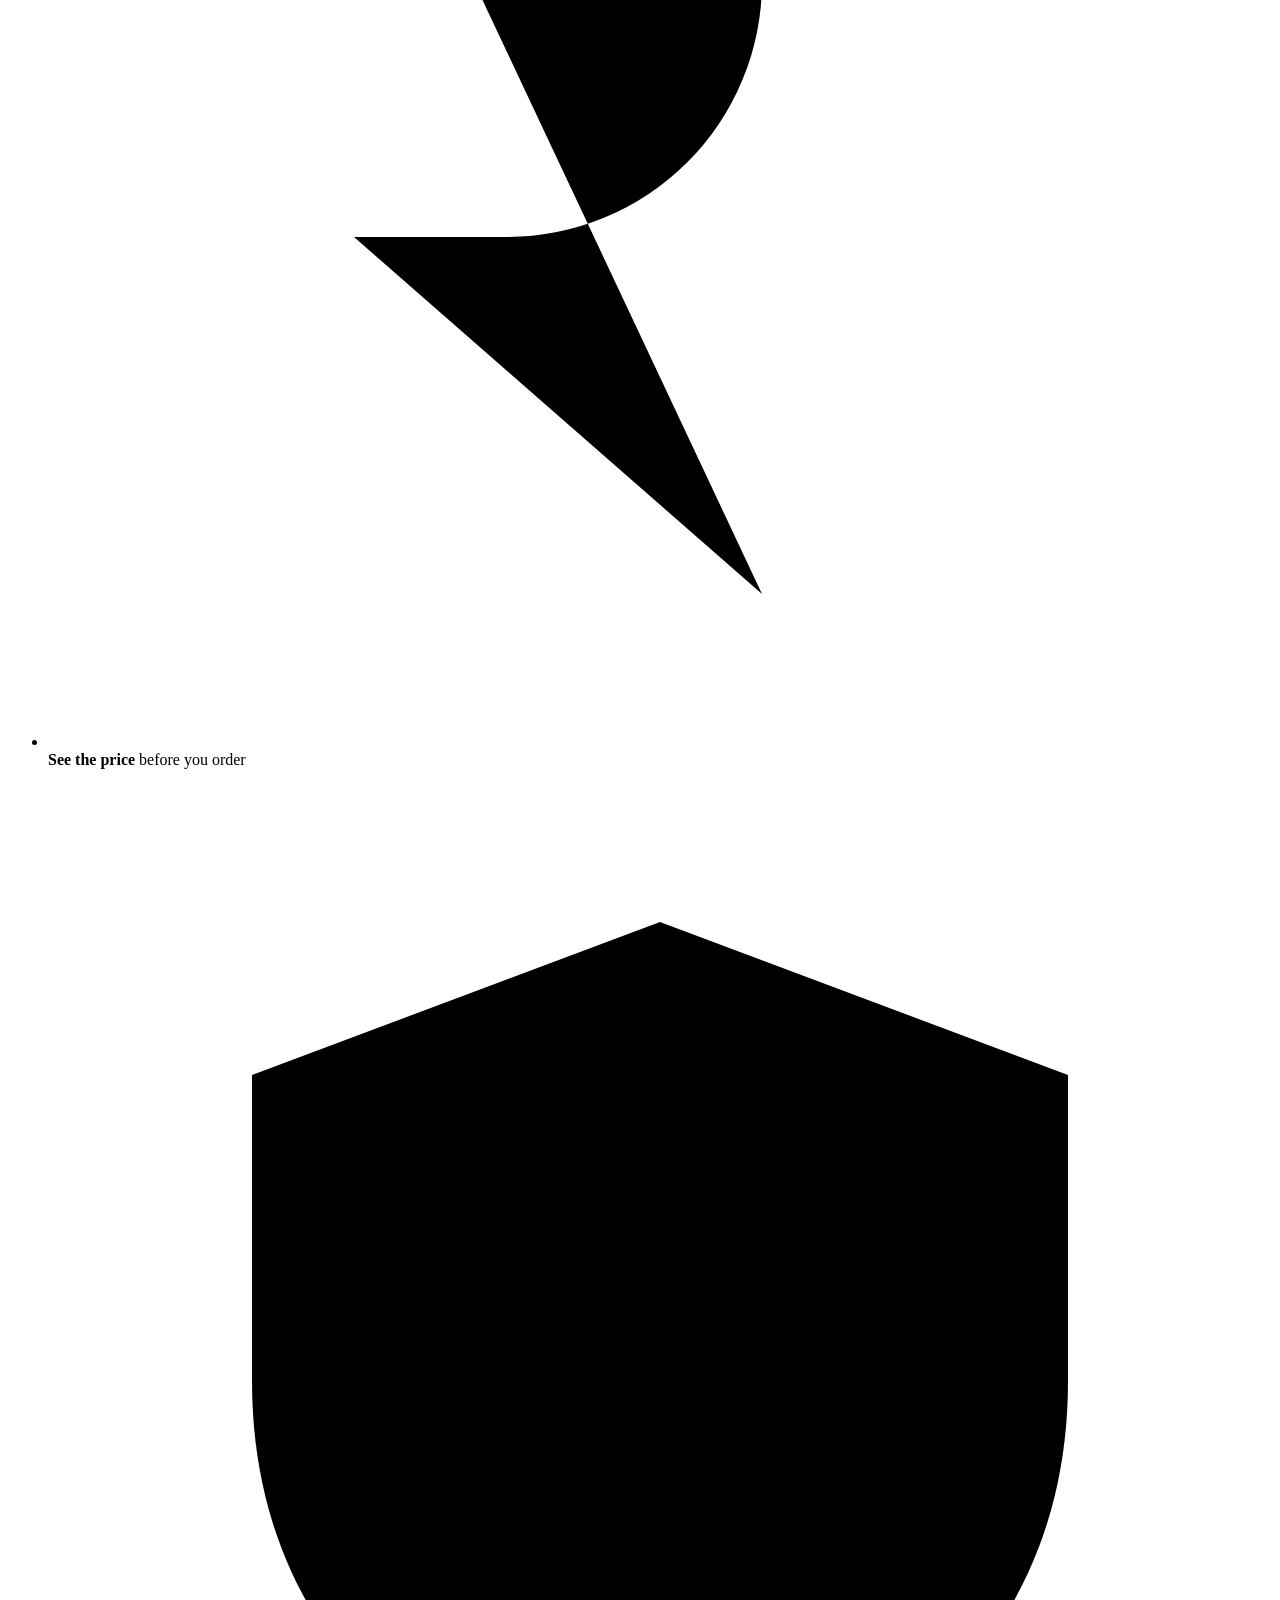
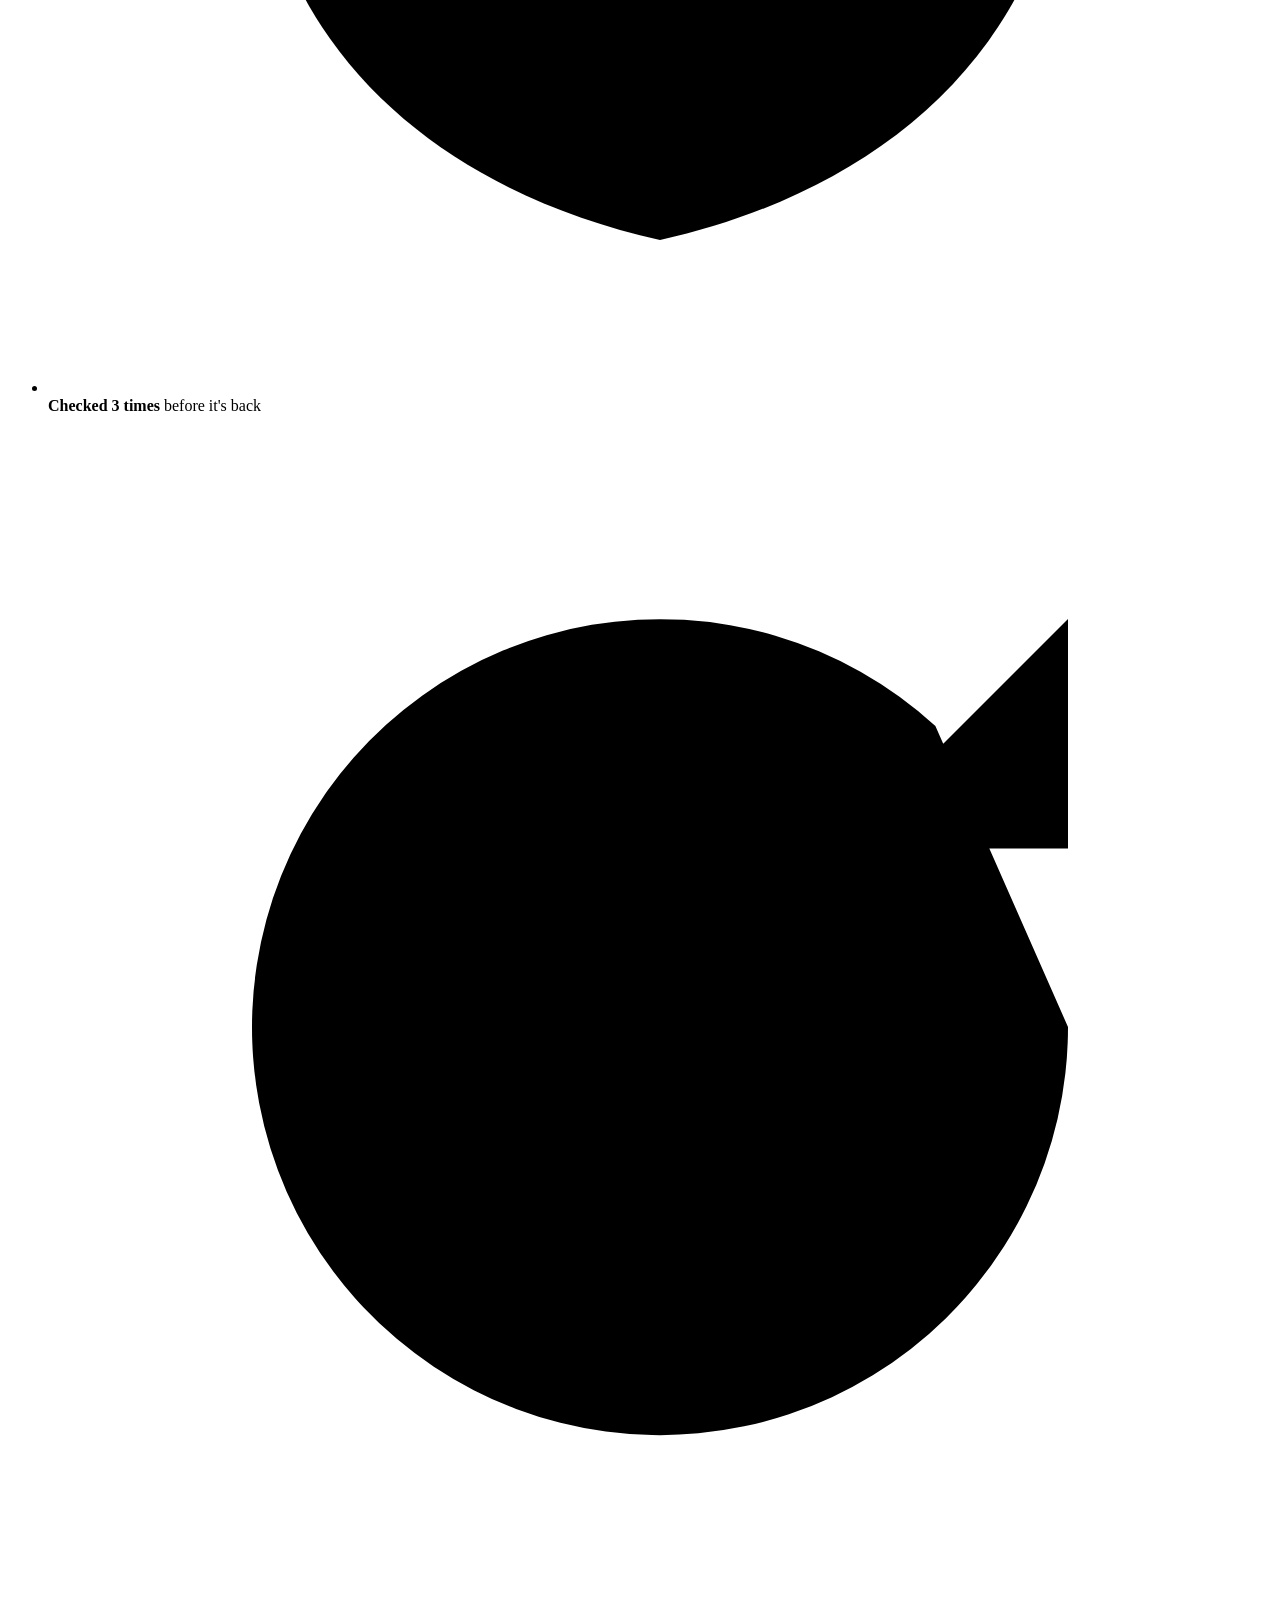
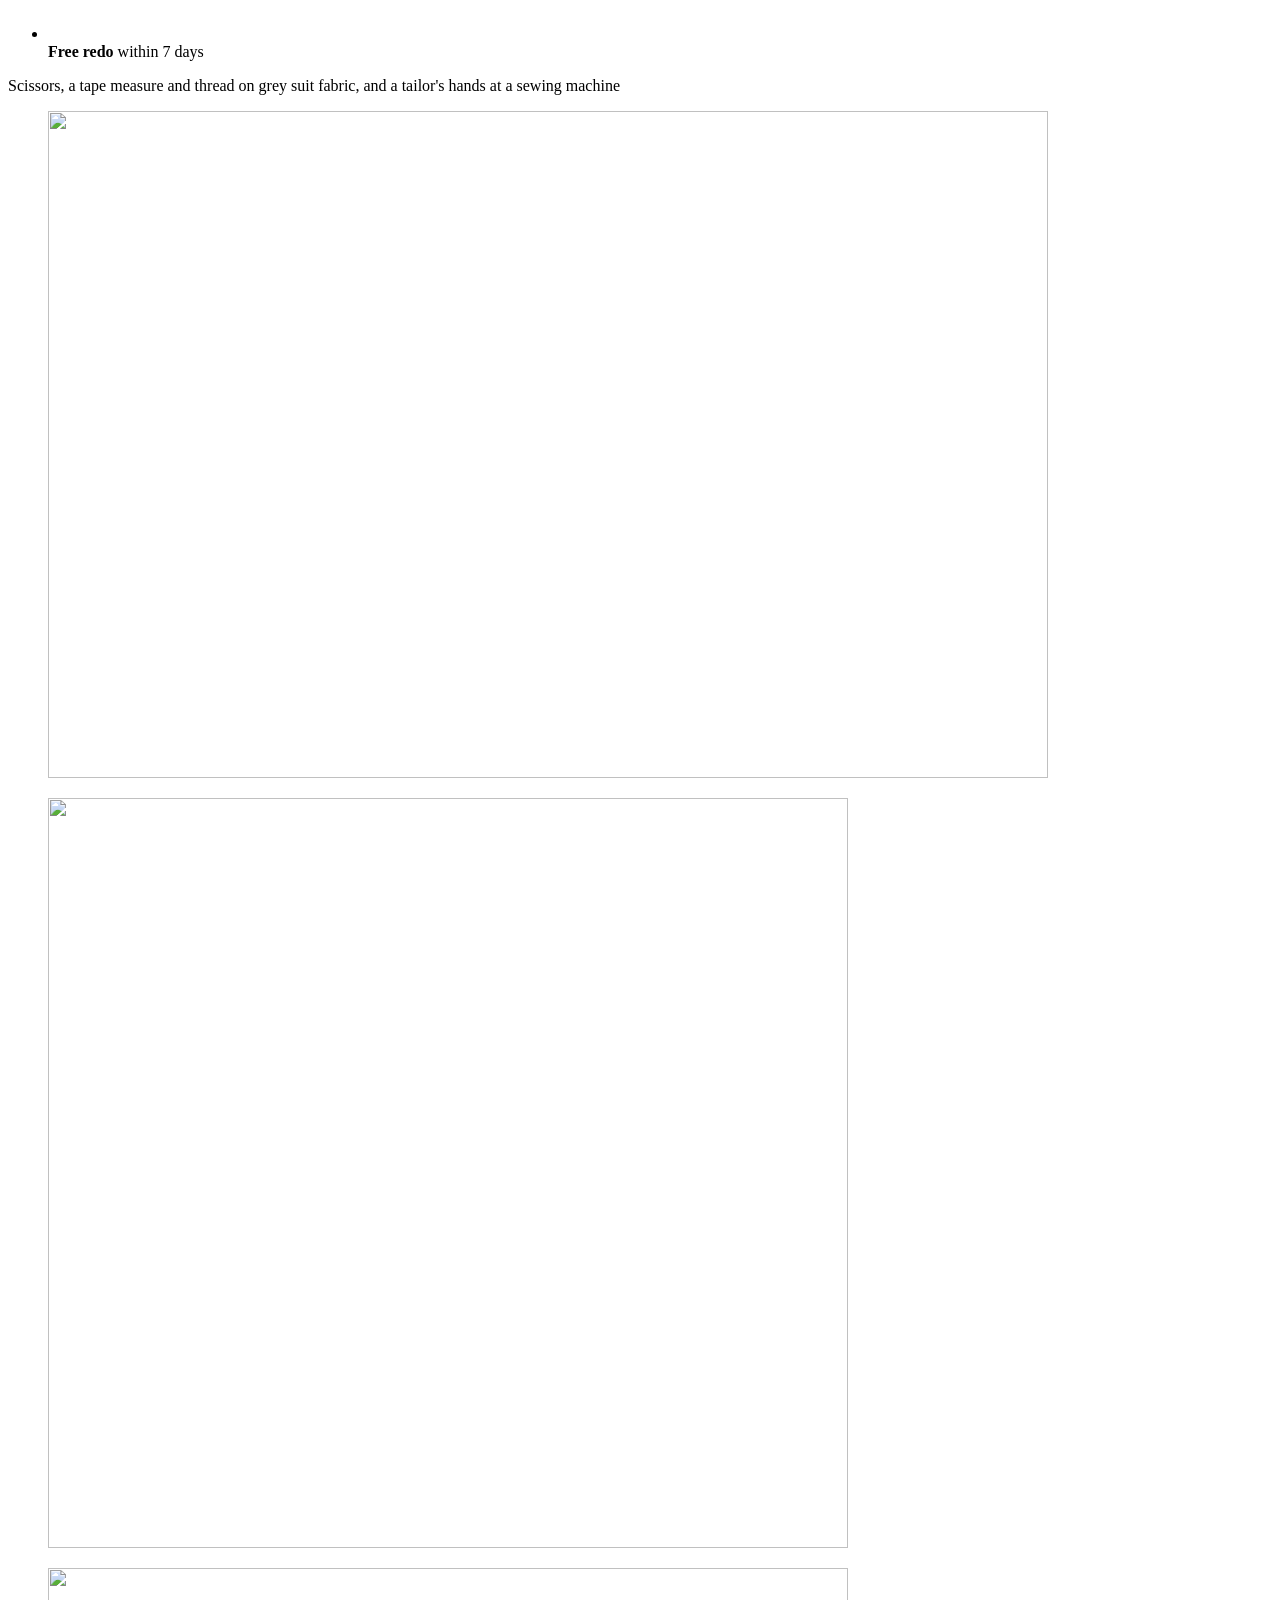
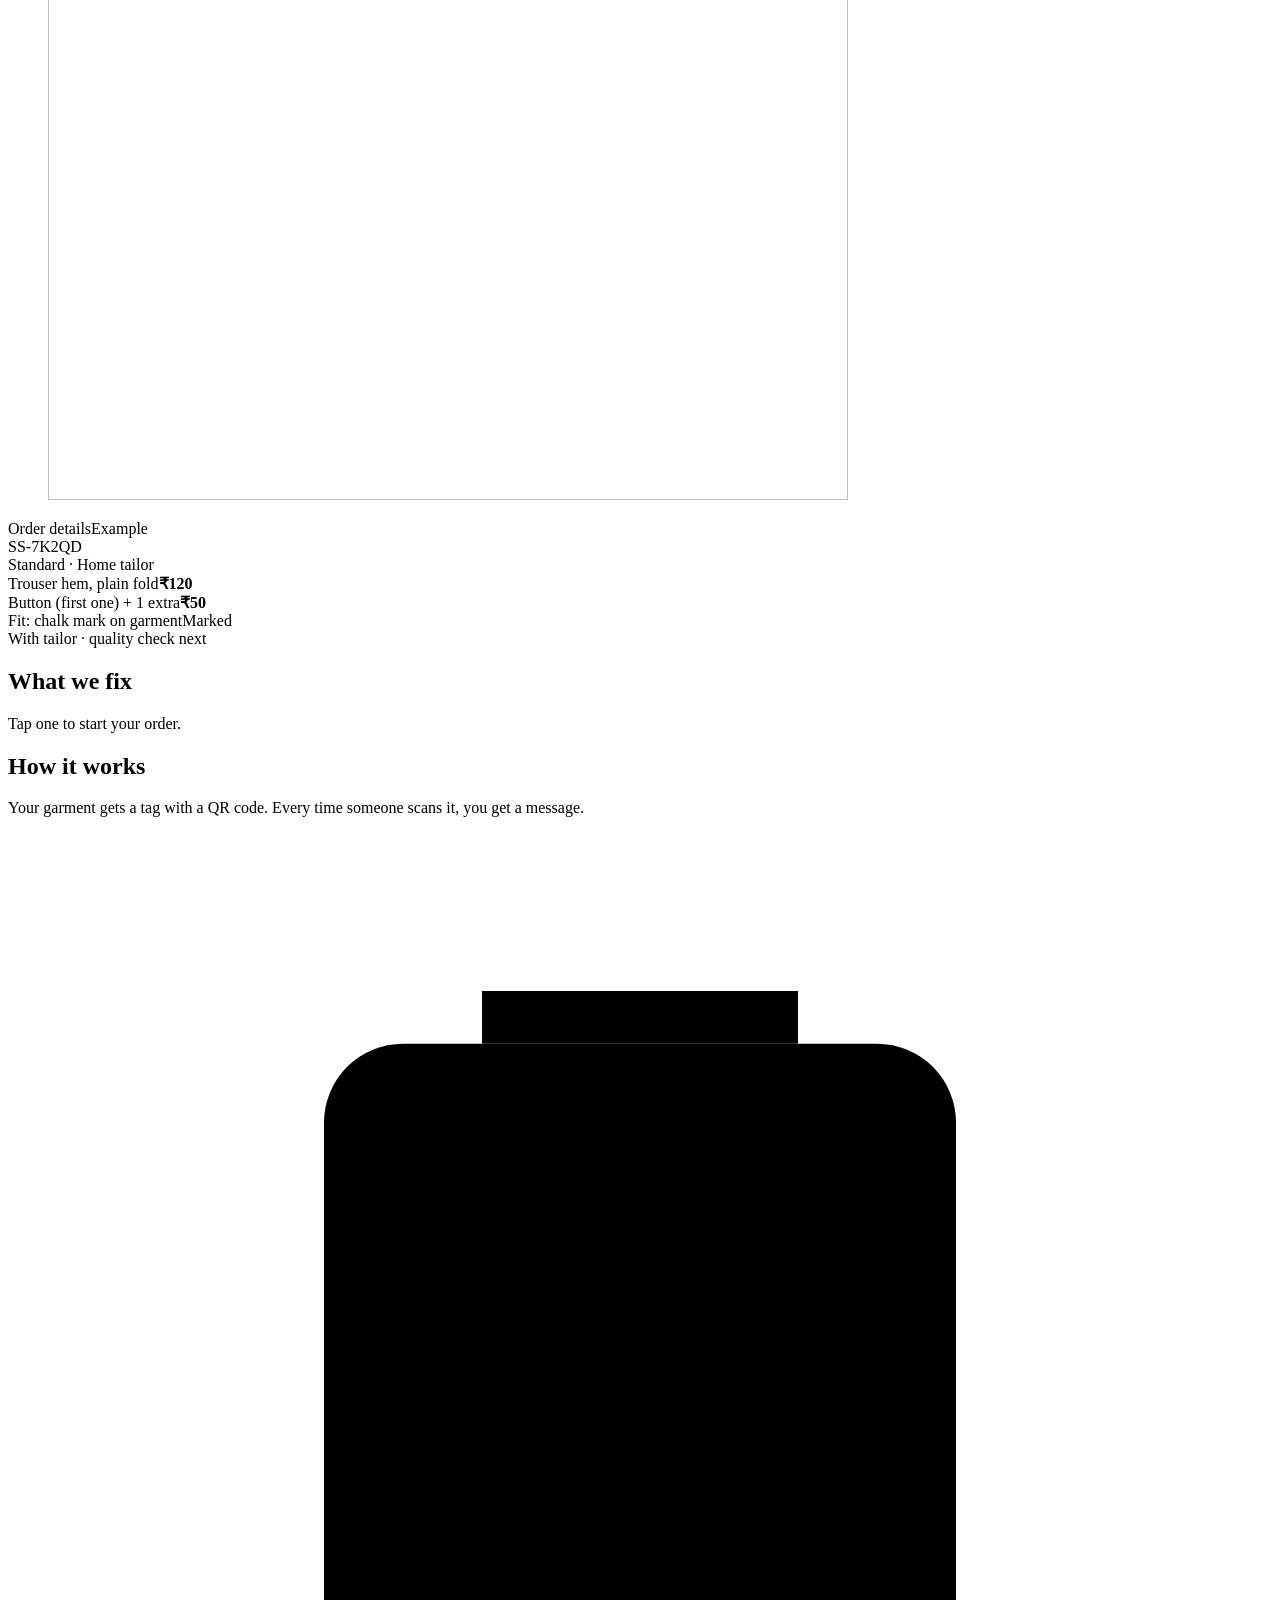
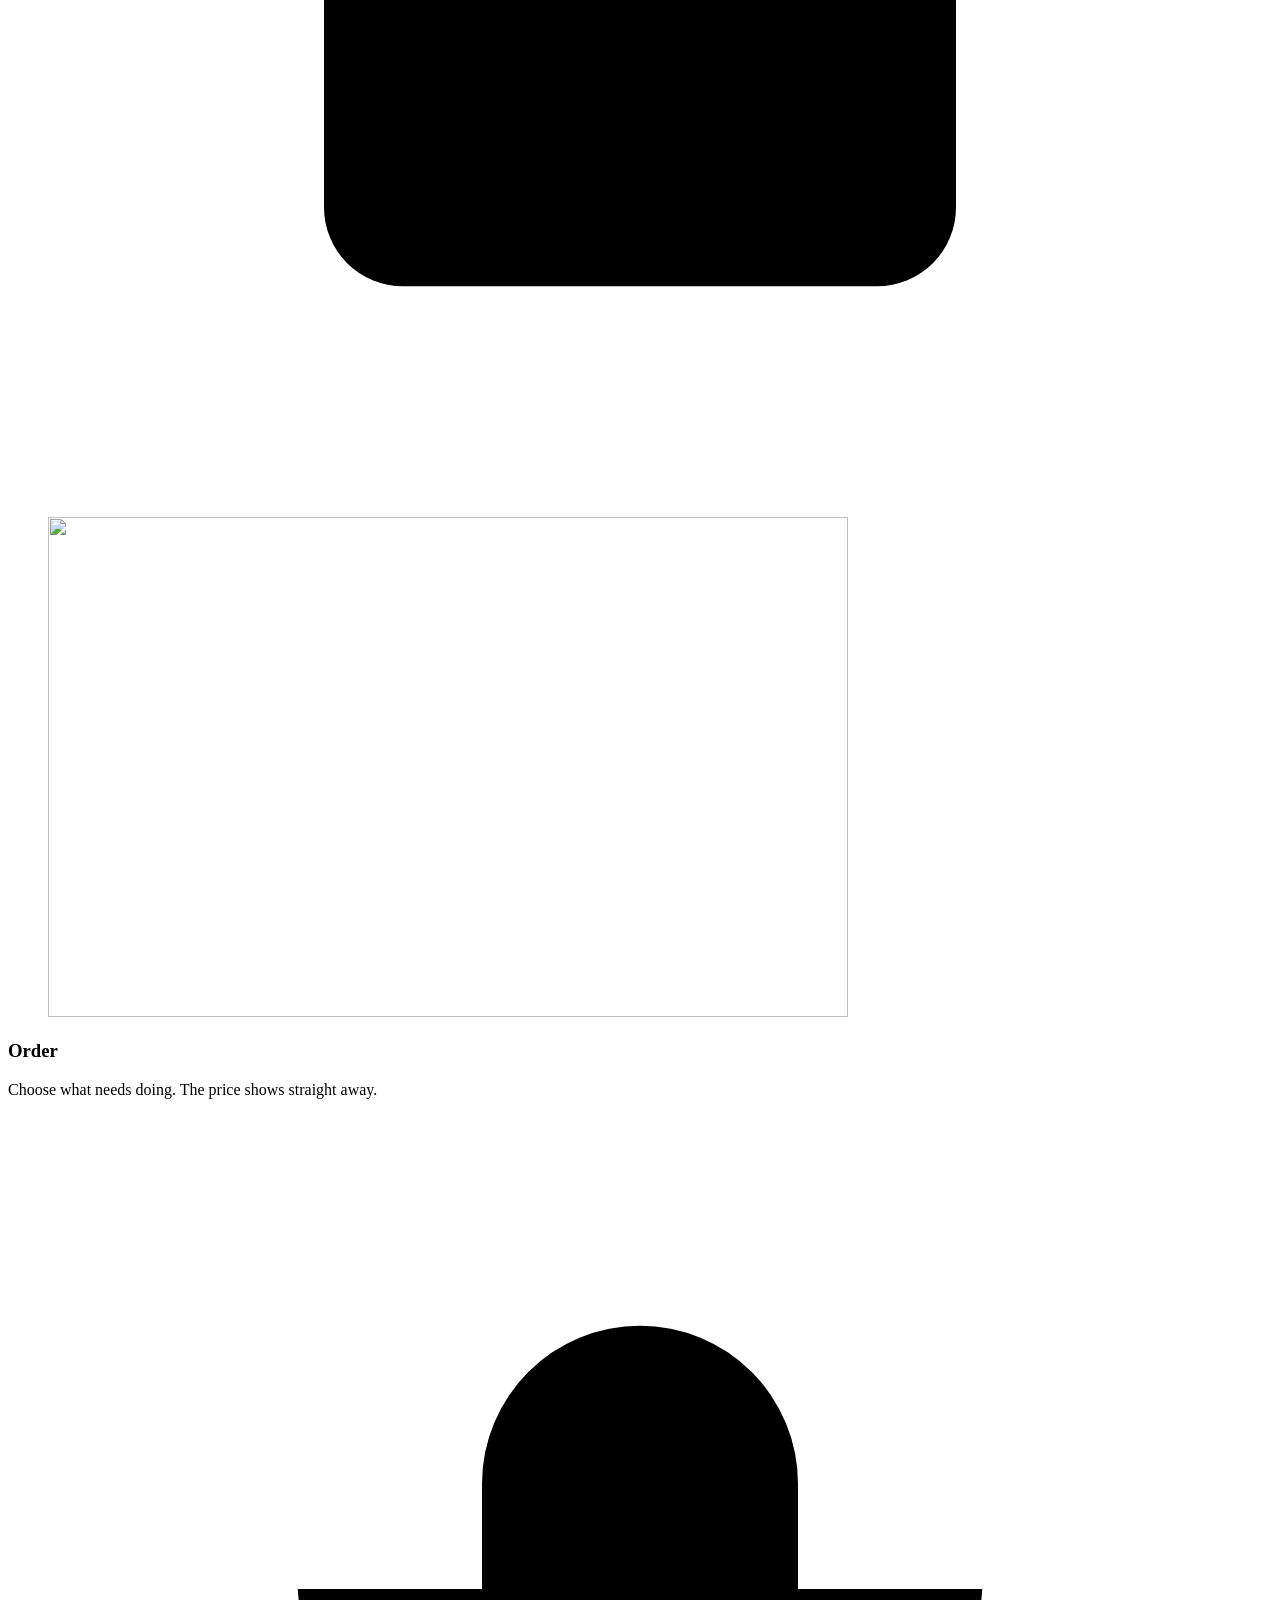
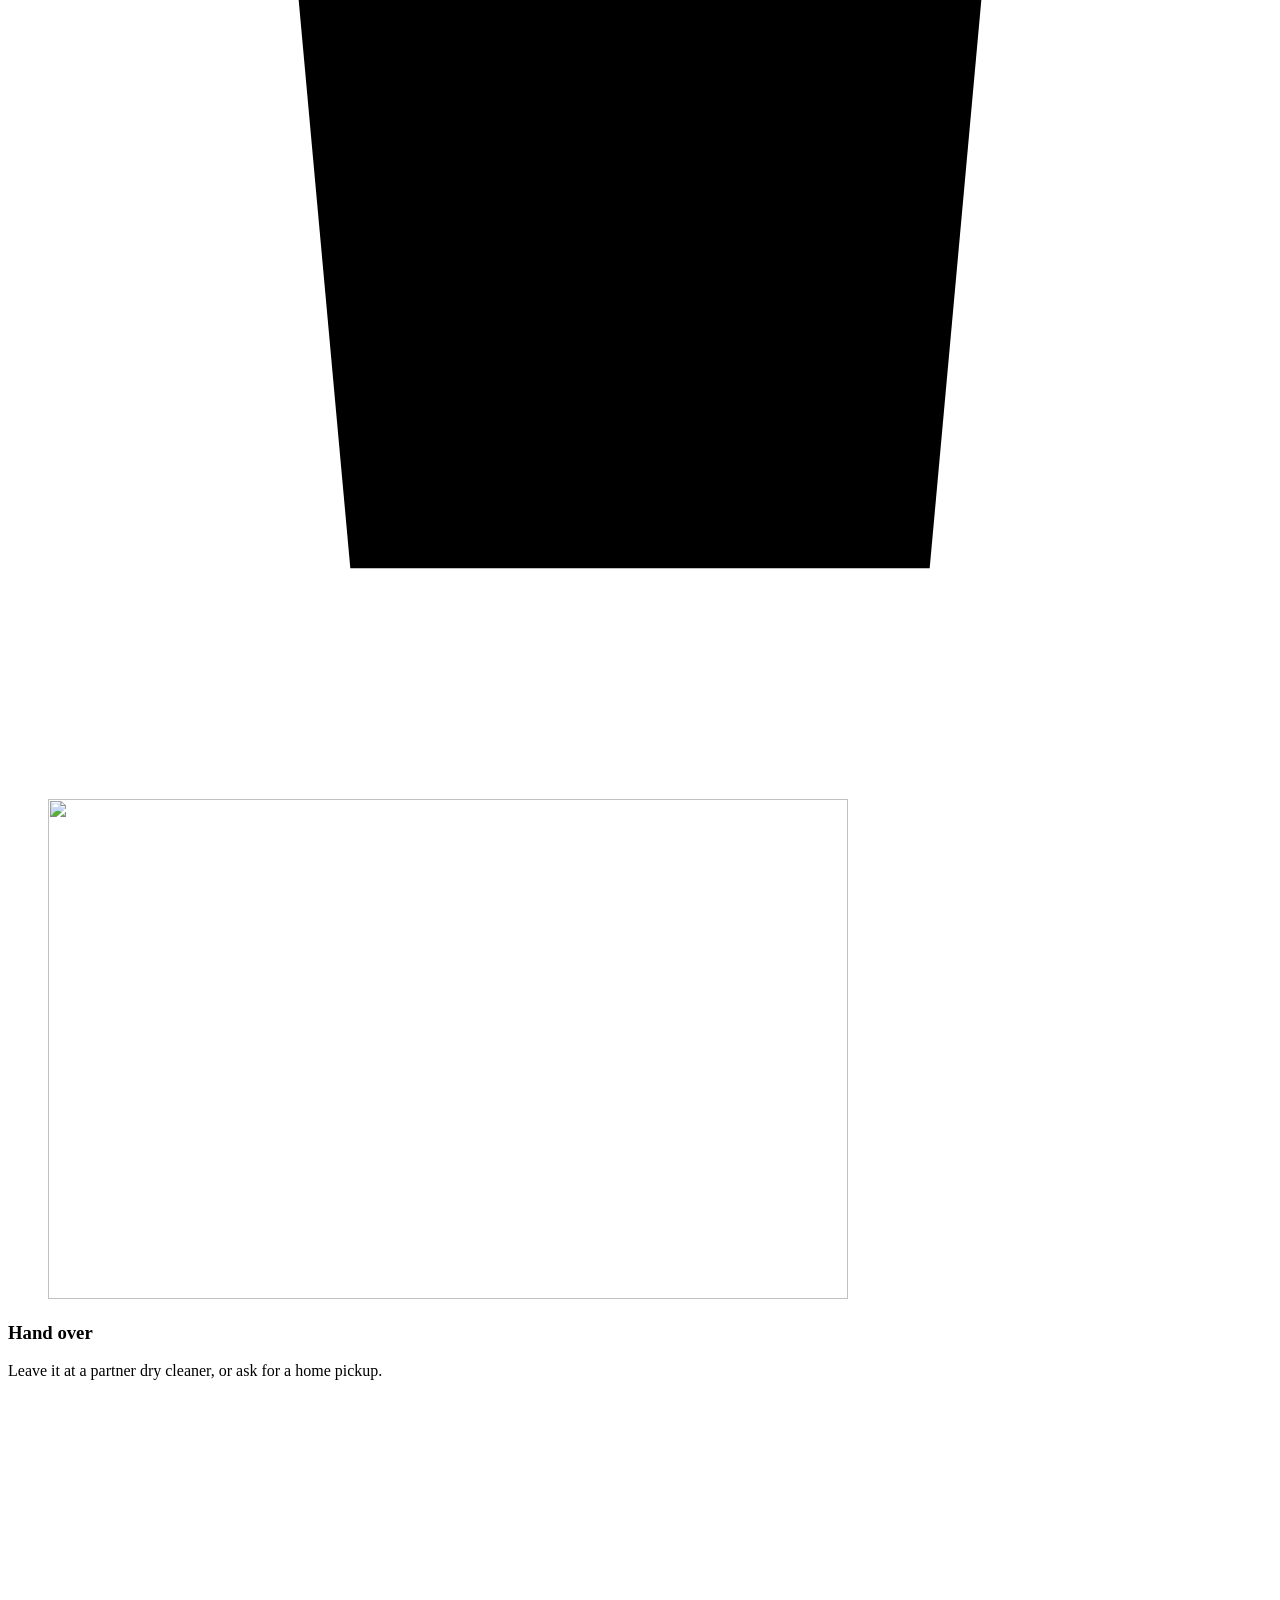
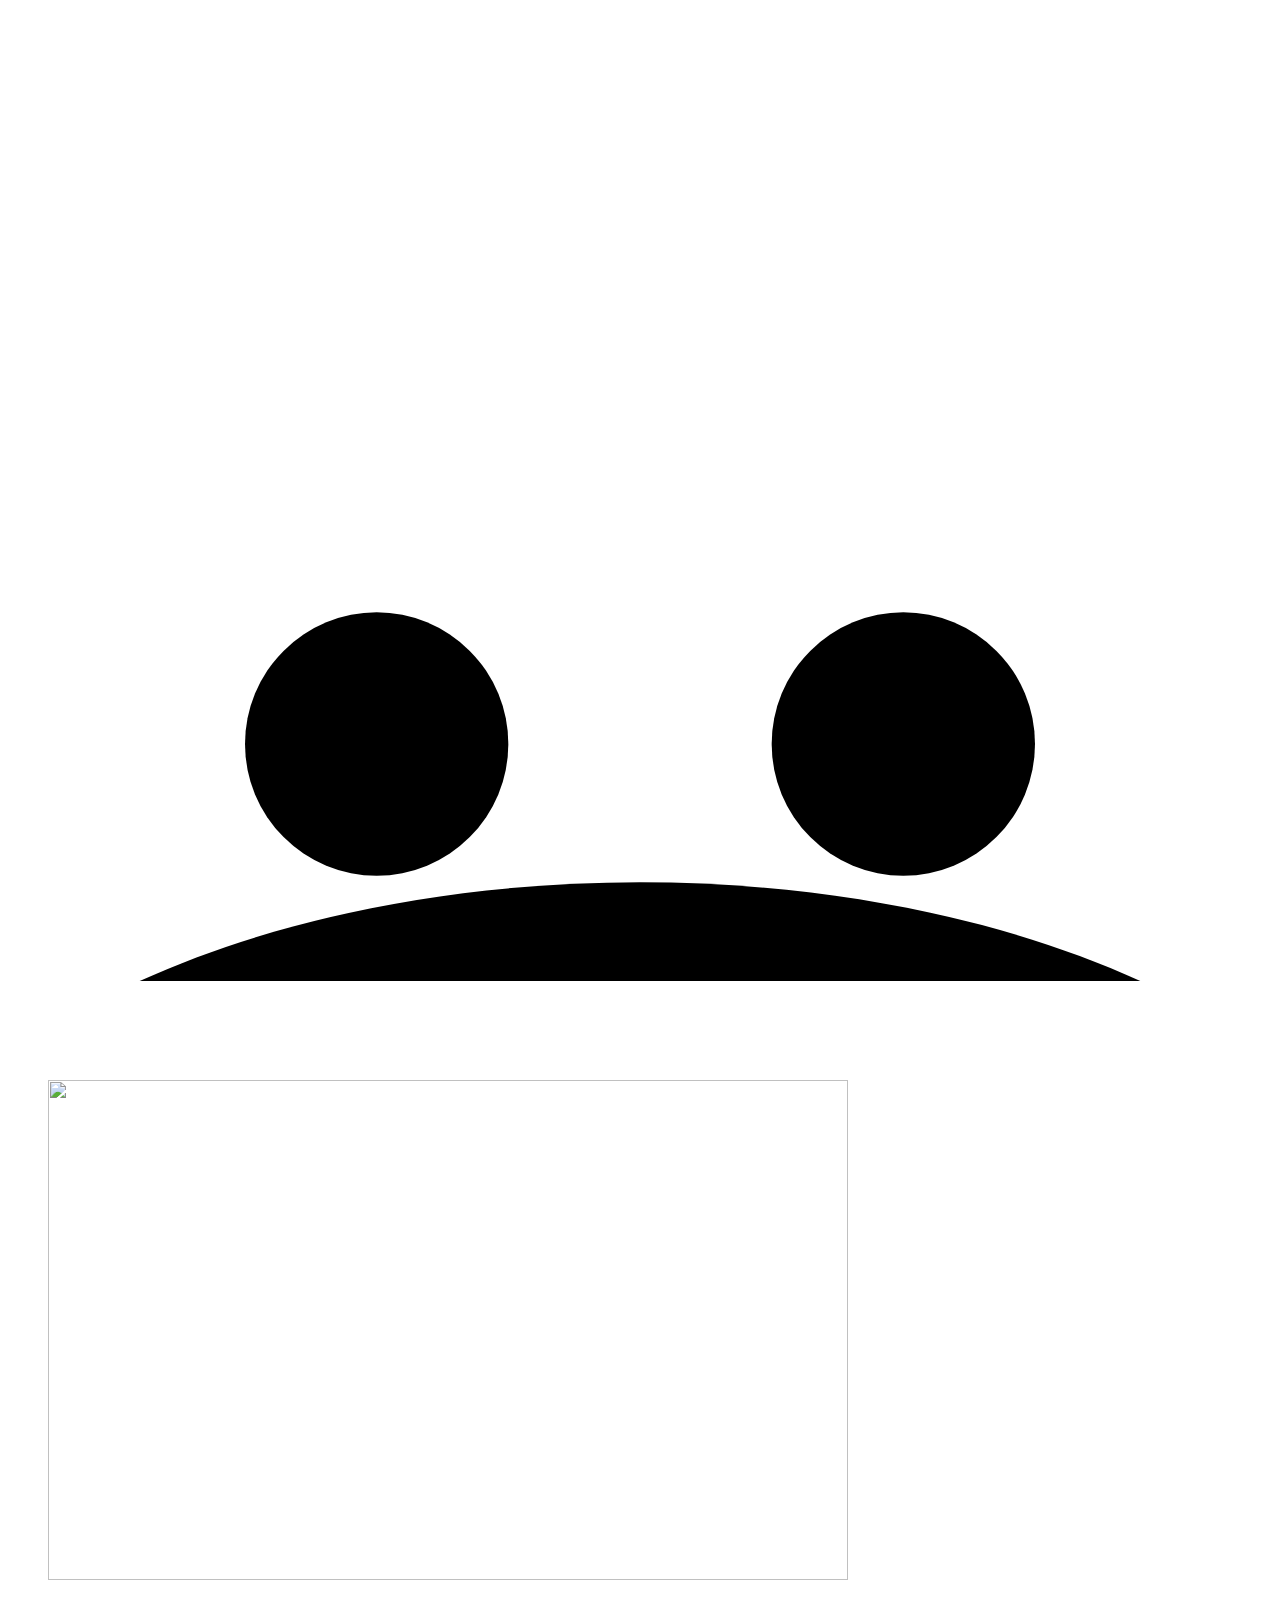
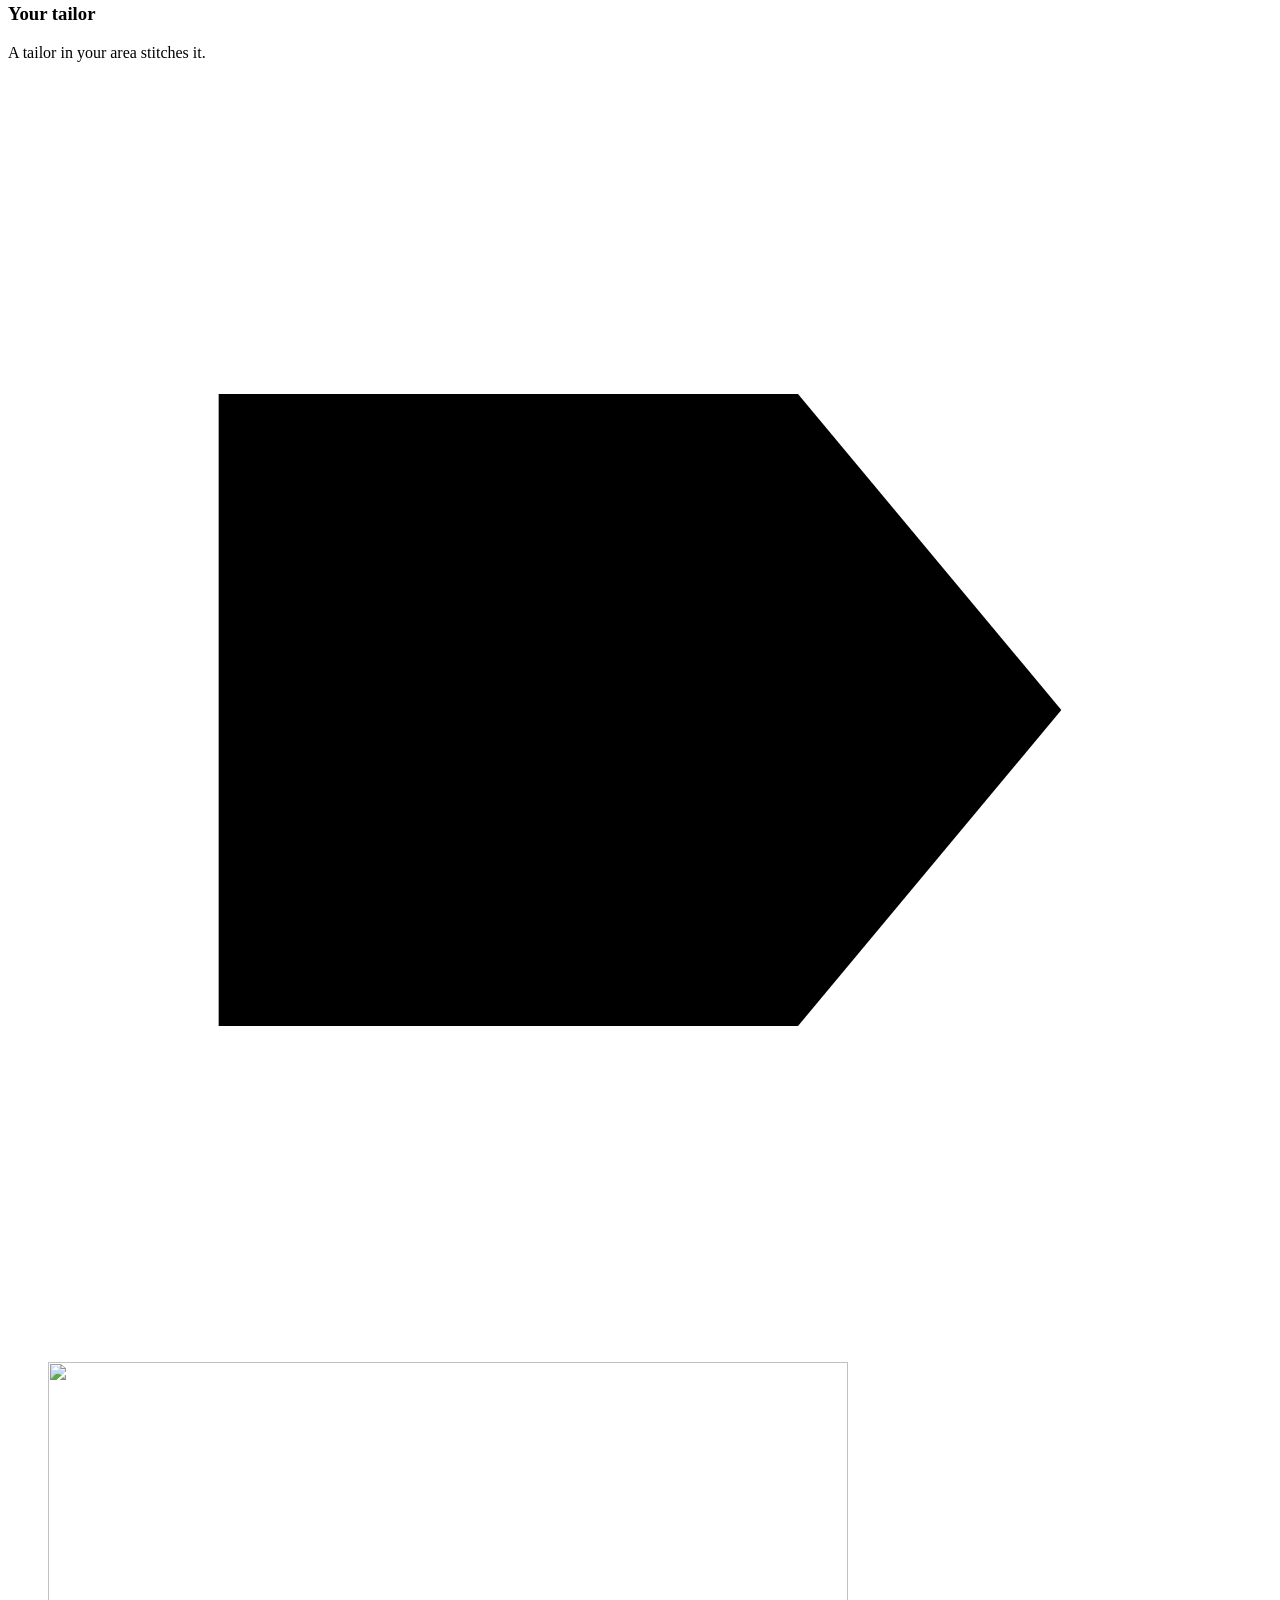
==== commit 124951cf: "Real garment photos in the picker, new hero line, plainer tailor cards, fixes for the header and pri" ====
--- a/public/index.html
+++ b/public/index.html
@@ -17,7 +17,7 @@
     <div class="wrap hero-grid">
       <div>
         <p class="eyebrow" data-i18n="hero.eyebrow">Alterations and repairs · back in 2–3 days</p>
-        <h1 data-i18n="hero.title" data-bi>Clothes fixed by a tailor near you</h1>
+        <h1 data-i18n="hero.title" data-bi>Still love it? Get it fixed.</h1>
         <p class="lead" data-i18n="hero.lead">Hems, zips, buttons, saree fall. Tell us what needs doing and a tailor near you does it.</p>
         <div class="hero-actions">
           <a class="btn" href="/order"><svg class="ico" viewBox="0 0 24 24" aria-hidden="true"><path d="M6 4h12M6 9h12M6 4h3a5 5 0 0 1 0 10H6l8 7"/></svg><span data-i18n="hero.cta">Get a price</span></a>
@@ -144,21 +144,27 @@
       <div class="note-box" data-i18n-html="board.note"></div>
 
       <div class="section-head" style="margin-top:48px">
-        <h2 data-i18n="tier.title" data-bi>Two kinds of tailor</h2>
-        <p class="section-lead" data-i18n="tier.lead">Standard is for quick fixes. Anything that changes the shape, or goes through a lining, needs a Premium tailor.</p>
+        <h2 data-i18n="tier.title" data-bi>Who sews your clothes</h2>
+        <p class="section-lead" data-i18n="tier.lead">Small fixes go to a home tailor. Jobs that change the fit, or go through a lining, go to a master tailor with a shop.</p>
       </div>
       <div class="tier-grid">
         <div class="tier-card">
+          <img class="tier-img" src="/img/machine.jpg" alt="" width="1000" height="664" loading="lazy">
+          <div class="tier-body">
           <span class="pill" data-i18n="board.standard">Standard</span>
           <h3 style="margin-top:10px" data-i18n="tier.std.name">Home tailor</h3>
-          <p class="muted" data-i18n="tier.std.p">Home tailors we've tested on sample garments.</p>
-          <ul><li data-i18n="tier.std.l1">Quick fixes: buttons, hems, seams, darns, saree fall</li><li data-i18n="tier.std.l2">Back in 2–3 days</li><li data-i18n="tier.std.l3">₹20 setup + ₹4 per work-minute</li></ul>
+          <p class="muted" data-i18n="tier.std.p">Sews from home. Quick, careful and cheaper.</p>
+          <ul><li data-i18n="tier.std.l1">Quick fixes: buttons, hems, seams, darns, saree fall</li><li data-i18n="tier.std.l2">Back in 2–3 days</li><li data-i18n="tier.std.l3">₹20 to start, then ₹4 a minute</li></ul>
+          </div>
         </div>
         <div class="tier-card premium">
+          <img class="tier-img" src="/img/shop.jpg" alt="" width="800" height="584" loading="lazy">
+          <div class="tier-body">
           <span class="pill" style="background:var(--tape);color:var(--ink)" data-i18n="board.premium">Premium</span>
           <h3 style="margin-top:10px" data-i18n="tier.prem.name">Master tailor</h3>
-          <p class="muted" data-i18n="tier.prem.p">Shop tailors who do structural and fit work too.</p>
-          <ul><li data-i18n="tier.prem.l1">Every fix, including zips, resizing and lined garments</li><li data-i18n="tier.prem.l2">Express next day</li><li data-i18n="tier.prem.l3">₹30 setup + ₹7 per work-minute</li></ul>
+          <p class="muted" data-i18n="tier.prem.p">Has a shop and the machines for bigger jobs.</p>
+          <ul><li data-i18n="tier.prem.l1">Everything, even zips, resizing and lined clothes</li><li data-i18n="tier.prem.l2">Next-day express</li><li data-i18n="tier.prem.l3">₹30 to start, then ₹7 a minute</li></ul>
+          </div>
         </div>
       </div>
     </div>
